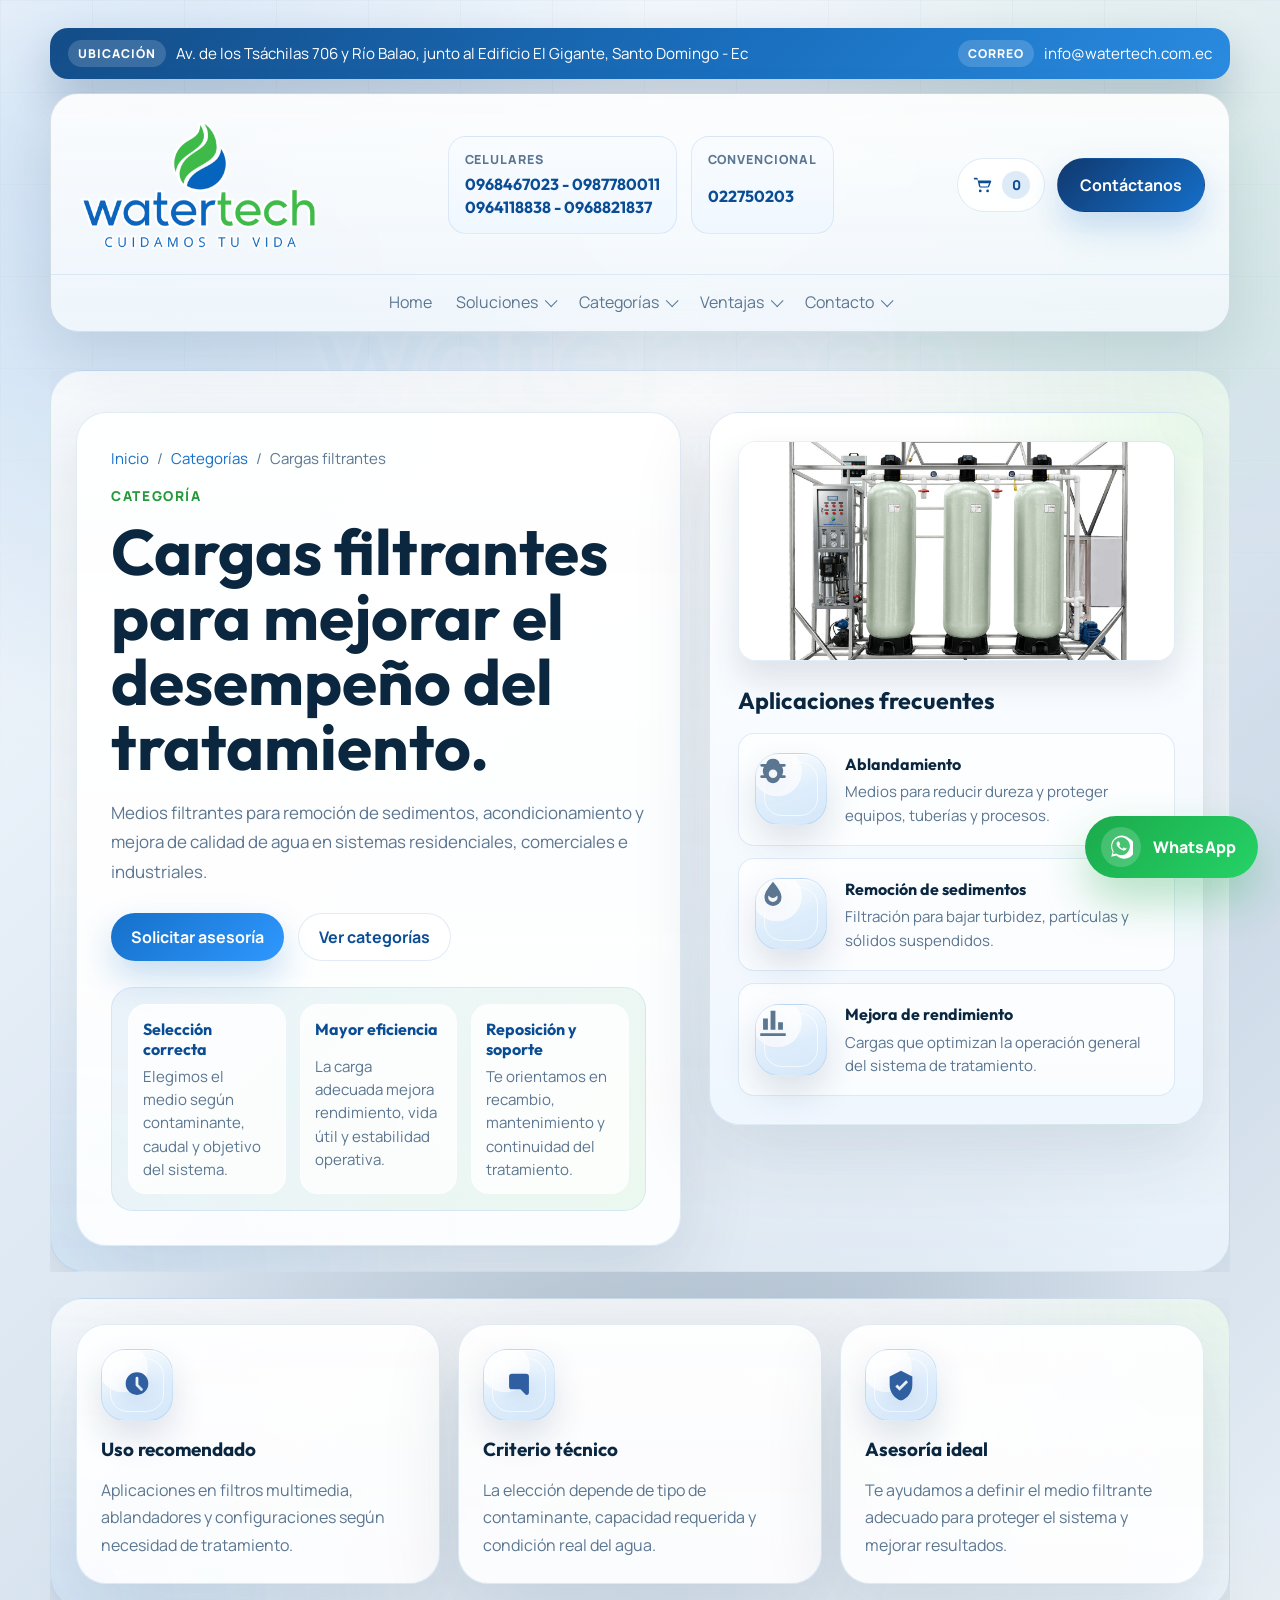
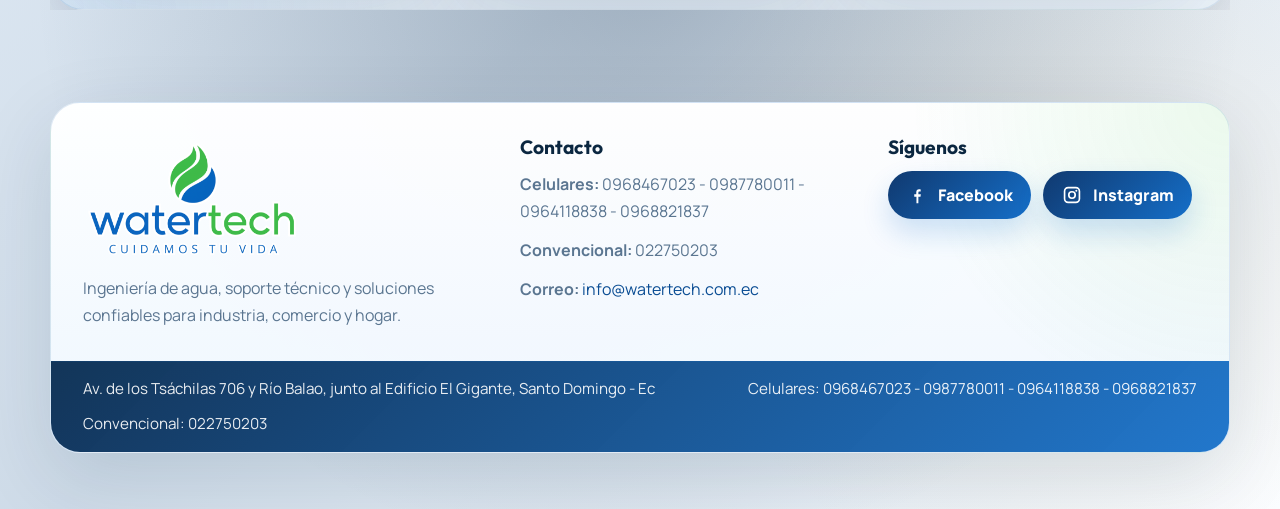
==== cargas-filtrantes.html @ c8b6d1a8 "Primera versión del sitio" ====
<!DOCTYPE html>
<html lang="es">
  <head><meta charset="UTF-8" /><meta name="viewport" content="width=device-width, initial-scale=1.0" /><title>Cargas Filtrantes | Water Tech</title><link rel="preconnect" href="https://fonts.googleapis.com" /><link rel="preconnect" href="https://fonts.gstatic.com" crossorigin /><link href="https://fonts.googleapis.com/css2?family=Manrope:wght@400;500;700;800&family=Outfit:wght@600;700;800&display=swap" rel="stylesheet" /><link rel="stylesheet" href="styles.css" /></head>
  <body class="inner-page"><div class="site-shell"><header class="topbar"><a class="brand" href="index.html" aria-label="Water Tech inicio"><img src="logo-watertech.png" alt="Water Tech" class="brand-logo" /></a><nav class="nav"><div class="nav-item"><a href="soluciones.html">Soluciones</a><div class="dropdown-menu"><a href="industrial.html">Industrial</a><a href="comercial.html">Comercial</a><a href="residencial.html">Residencial</a></div></div><div class="nav-item"><a href="categorias.html">Categorías</a><div class="dropdown-menu dropdown-menu-wide"><a href="equipos-industriales.html">Equipos industriales</a>
              <a href="equipos-comerciales.html">Equipos comerciales</a>
              <a href="repuestos-soporte.html">Repuestos y soporte</a>
              <a href="membranas-ro-uf.html">Membranas RO y UF</a>
              <a href="uv-ozono.html">UV y ozono</a>
              <a href="cargas-filtrantes.html">Cargas filtrantes</a></div></div><div class="nav-item"><a href="ventajas.html">Ventajas</a><div class="dropdown-menu"><a href="ventajas.html">Por qué elegirnos</a><a href="contacto.html">Solicitar asesoría</a></div></div><div class="nav-item"><a href="contacto.html">Contacto</a><div class="dropdown-menu"><a href="contacto.html">Sucursales</a><a href="mailto:info@watertech.com.ec">Correo</a><a href="tel:+593968467023">Llamar ahora</a></div></div></nav><a class="button button-ghost" href="contacto.html">Cotizar</a></header><main class="page-main"><section class="page-hero"><div class="page-panel"><div class="breadcrumbs"><a href="index.html">Inicio</a><span>/</span><a href="categorias.html">Categorías</a><span>/</span><span>Cargas filtrantes</span></div><p class="eyebrow">Categoría</p><h1 class="page-title">Cargas filtrantes para mejorar el desempeño del tratamiento.</h1><p class="page-intro">Medios filtrantes para remoción de sedimentos, acondicionamiento y mejora de calidad de agua en sistemas residenciales, comerciales e industriales.</p><div class="page-actions"><a class="button button-primary" href="contacto.html">Solicitar asesoría</a><a class="button button-secondary" href="categorias.html">Ver categorías</a></div><div class="page-panel-band"><article><strong>Selección correcta</strong><span>Elegimos el medio según contaminante, caudal y objetivo del sistema.</span></article><article><strong>Mayor eficiencia</strong><span>La carga adecuada mejora rendimiento, vida útil y estabilidad operativa.</span></article><article><strong>Reposición y soporte</strong><span>Te orientamos en recambio, mantenimiento y continuidad del tratamiento.</span></article></div></div><aside class="page-side-card"><img src="assets/categories/category-cargas.jpg" alt="Cargas filtrantes Water Tech en tanques de tratamiento" class="side-visual" /><h2 class="side-title">Aplicaciones frecuentes</h2><ul class="side-list side-list-rich"><li><span class="side-list-icon" aria-hidden="true"><svg viewBox="0 0 24 24" role="presentation" focusable="false"><path d="M20 7h-3.2a5 5 0 0 0-9.6 0H4a1 1 0 0 0 0 2h1.6a6.5 6.5 0 0 0 0 6H4a1 1 0 0 0 0 2h3.2a5 5 0 0 0 9.6 0H20a1 1 0 0 0 0-2h-1.6a6.5 6.5 0 0 0 0-6H20a1 1 0 0 0 0-2Zm-8 10a3 3 0 1 1 0-6 3 3 0 0 1 0 6Z"/></svg></span><div><strong>Ablandamiento</strong><span>Medios para reducir dureza y proteger equipos, tuberías y procesos.</span></div></li><li><span class="side-list-icon" aria-hidden="true"><svg viewBox="0 0 24 24" role="presentation" focusable="false"><path d="M12 2c3.1 4 6 7.3 6 11a6 6 0 1 1-12 0c0-3.7 2.9-7 6-11Zm0 14.2a3.2 3.2 0 0 0 3.2-3.2c0-.5-.1-.9-.3-1.3-.7 1-1.8 1.7-3 1.7-1.2 0-2.3-.7-3-1.7-.2.4-.3.8-.3 1.3a3.2 3.2 0 0 0 3.2 3.2Z"/></svg></span><div><strong>Remoción de sedimentos</strong><span>Filtración para bajar turbidez, partículas y sólidos suspendidos.</span></div></li><li><span class="side-list-icon" aria-hidden="true"><svg viewBox="0 0 24 24" role="presentation" focusable="false"><path d="M3 20h18v1.8H3V20Zm2-2.6h3.4V9.5H5v7.9Zm5.3 0h3.4V4h-3.4v13.4Zm5.3 0H19v-5.2h-3.4v5.2Z"/></svg></span><div><strong>Mejora de rendimiento</strong><span>Cargas que optimizan la operación general del sistema de tratamiento.</span></div></li></ul></aside></section><section class="content-grid"><article class="info-card info-card-feature"><span class="info-card-icon" aria-hidden="true"><svg viewBox="0 0 24 24" role="presentation" focusable="false"><path d="M12 3a8 8 0 1 1 0 16 8 8 0 0 1 0-16Zm0 3.2a1 1 0 0 0-1 1V12c0 .3.1.5.3.7l3 3a1 1 0 1 0 1.4-1.4L13 11.6V7.2a1 1 0 0 0-1-1Z"/></svg></span><h3>Uso recomendado</h3><p>Aplicaciones en filtros multimedia, ablandadores y configuraciones según necesidad de tratamiento.</p></article><article class="info-card info-card-feature"><span class="info-card-icon" aria-hidden="true"><svg viewBox="0 0 24 24" role="presentation" focusable="false"><path d="M5 6a2 2 0 0 1 2-2h10a2 2 0 0 1 2 2v11.5a1.5 1.5 0 0 1-2.6 1L13 15h-6a2 2 0 0 1-2-2V6Z"/></svg></span><h3>Criterio técnico</h3><p>La elección depende de tipo de contaminante, capacidad requerida y condición real del agua.</p></article><article class="info-card info-card-feature"><span class="info-card-icon" aria-hidden="true"><svg viewBox="0 0 24 24" role="presentation" focusable="false"><path d="M12 2 4 6v6c0 5 3.4 9.7 8 11 4.6-1.3 8-6 8-11V6l-8-4Zm-1 14-3-3 1.4-1.4 1.6 1.6 4.6-4.6L17 10l-6 6Z"/></svg></span><h3>Asesoría ideal</h3><p>Te ayudamos a definir el medio filtrante adecuado para proteger el sistema y mejorar resultados.</p></article></section></main></div><script src="site.js"></script></body>
</html>
---- styles.css ----
:root {
  --bg: #f4f9fe;
  --bg-soft: #e9f3fd;
  --panel: rgba(255, 255, 255, 0.78);
  --panel-strong: #ffffff;
  --text: #0b2740;
  --muted: #5b7691;
  --line: rgba(18, 92, 168, 0.12);
  --blue: #1570c9;
  --blue-deep: #0b4d94;
  --green: #39c449;
  --green-deep: #25983a;
  --navy: #08233f;
  --gold: #d5a44b;
  --shadow: 0 24px 80px rgba(11, 39, 64, 0.12);
  --radius-xl: 30px;
  --radius-lg: 22px;
  --radius-md: 16px;
  --max-width: 1180px;
}

* {
  box-sizing: border-box;
}

html {
  scroll-behavior: smooth;
}

body {
  margin: 0;
  font-family: "Manrope", sans-serif;
  color: var(--text);
  background:
    radial-gradient(circle at 10% 8%, rgba(24, 111, 200, 0.24), transparent 24%),
    radial-gradient(circle at 88% 10%, rgba(57, 196, 73, 0.12), transparent 16%),
    radial-gradient(circle at 50% 74%, rgba(8, 35, 63, 0.24), transparent 36%),
    radial-gradient(circle at 82% 86%, rgba(213, 164, 75, 0.1), transparent 18%),
    linear-gradient(135deg, #f9fcff 0%, #edf4fb 16%, #dbe6f1 44%, #cedbe8 64%, #e5edf5 84%, #fbfdff 100%);
}

body::before {
  content: "";
  position: fixed;
  inset: 0;
  background:
    linear-gradient(rgba(10, 45, 82, 0.04) 1px, transparent 1px),
    linear-gradient(90deg, rgba(10, 45, 82, 0.04) 1px, transparent 1px),
    linear-gradient(180deg, rgba(255, 255, 255, 0.42), rgba(255, 255, 255, 0.04));
  background-size: 92px 92px, 92px 92px, 100% 100%;
  mask-image: linear-gradient(180deg, rgba(0, 0, 0, 0.7), transparent 92%);
  pointer-events: none;
}

body::after {
  content: "";
  position: fixed;
  inset: 0;
  background:
    linear-gradient(115deg, rgba(255, 255, 255, 0.28) 0%, transparent 26%, transparent 74%, rgba(255, 255, 255, 0.16) 100%),
    radial-gradient(circle at 52% 24%, rgba(255, 255, 255, 0.38), transparent 16%),
    radial-gradient(circle at 20% 78%, rgba(13, 58, 104, 0.18), transparent 26%),
    url("assets/logos/logo-watertech-official.png") center 18% / min(760px, 54vw) auto no-repeat;
  opacity: 0.11;
  mix-blend-mode: soft-light;
  filter: saturate(0.94) blur(0.3px);
  pointer-events: none;
}

.site-shell {
  width: min(calc(100% - 32px), var(--max-width));
  margin: 0 auto;
  padding: 28px 0 56px;
}

.utility-bar,
.topbar,
.hero,
.trust-strip,
.section,
.contact-banner,
.site-footer {
  position: relative;
  z-index: 1;
}

.utility-bar {
  margin-bottom: 14px;
  border-radius: 18px;
  background: linear-gradient(135deg, #144d88, #1a6fbe 58%, #2a8be0 100%);
  box-shadow: 0 20px 44px rgba(10, 45, 82, 0.22);
  color: #ffffff;
}

.utility-bar-inner {
  display: flex;
  align-items: center;
  justify-content: space-between;
  gap: 16px;
  padding: 12px 18px;
}

.utility-item {
  display: inline-flex;
  align-items: center;
  gap: 10px;
  min-width: 0;
  color: inherit;
  font-size: 0.95rem;
}

.utility-link {
  text-decoration: none;
}

.utility-label {
  display: inline-flex;
  align-items: center;
  padding: 5px 10px;
  border-radius: 999px;
  background: rgba(255, 255, 255, 0.16);
  font-size: 0.76rem;
  font-weight: 800;
  letter-spacing: 0.08em;
  text-transform: uppercase;
}

.topbar {
  display: grid;
  gap: 0;
  padding: 0;
  border: 1px solid rgba(10, 45, 82, 0.14);
  border-radius: 28px;
  background:
    linear-gradient(180deg, rgba(255, 255, 255, 0.9), rgba(241, 247, 252, 0.88));
  backdrop-filter: blur(20px);
  box-shadow: 0 22px 56px rgba(8, 35, 63, 0.1);
  overflow: visible;
  z-index: 80;
}

.topbar-main {
  display: grid;
  grid-template-columns: auto 1fr auto;
  align-items: center;
  gap: 24px;
  padding: 18px 24px 16px;
}

.topbar-nav {
  display: flex;
  justify-content: center;
  padding: 16px 24px 18px;
  border-top: 1px solid rgba(18, 92, 168, 0.1);
}

.brand {
  display: inline-flex;
  align-items: center;
  color: inherit;
  text-decoration: none;
}

.brand-logo {
  width: min(250px, 34vw);
  height: auto;
  display: block;
}

.header-phone-row {
  display: flex;
  align-items: stretch;
  justify-content: center;
  gap: 14px;
  min-width: 0;
}

.header-phone-card {
  display: grid;
  gap: 6px;
  min-width: 0;
  padding: 14px 16px;
  border: 1px solid rgba(18, 92, 168, 0.1);
  border-radius: 18px;
  background: linear-gradient(180deg, rgba(249, 252, 255, 0.98), rgba(239, 247, 255, 0.98));
}

.header-phone-label {
  color: var(--muted);
  font-size: 0.78rem;
  font-weight: 800;
  letter-spacing: 0.08em;
  text-transform: uppercase;
}

.header-phone-card strong {
  color: var(--blue-deep);
  font-family: "Outfit", sans-serif;
  font-size: 1rem;
  line-height: 1.35;
}

.header-phone-lines {
  display: grid;
  gap: 2px;
}

.topbar-main-actions {
  display: inline-flex;
  align-items: center;
  gap: 12px;
}

.nav {
  display: inline-flex;
  align-items: center;
  justify-content: center;
  flex-wrap: wrap;
  gap: 24px;
}

.nav-item {
  position: relative;
}

.nav > .nav-item > a,
.nav > a {
  color: var(--muted);
  text-decoration: none;
  transition: color 0.2s ease;
}

.nav > .nav-item > a {
  display: inline-flex;
  align-items: center;
  gap: 8px;
}

.nav > .nav-item > a::after {
  content: "";
  width: 8px;
  height: 8px;
  border-right: 1.5px solid currentColor;
  border-bottom: 1.5px solid currentColor;
  transform: rotate(45deg) translateY(-1px);
  transition: transform 0.2s ease;
}

.nav a:hover,
.nav a:focus-visible {
  color: var(--text);
}

.nav-item:hover > a::after,
.nav-item:focus-within > a::after {
  transform: rotate(225deg) translateY(-1px);
}

.dropdown-menu {
  position: absolute;
  top: calc(100% + 10px);
  left: 0;
  min-width: 220px;
  display: grid;
  gap: 6px;
  padding: 12px;
  border: 1px solid rgba(21, 112, 201, 0.12);
  border-radius: 18px;
  background: rgba(255, 255, 255, 0.96);
  backdrop-filter: blur(20px);
  box-shadow: 0 24px 60px rgba(11, 39, 64, 0.14);
  opacity: 0;
  visibility: hidden;
  transform: translateY(8px);
  pointer-events: none;
  transition:
    opacity 0.22s ease,
    transform 0.22s ease,
    visibility 0.22s ease;
  z-index: 30;
}

.dropdown-menu::before {
  content: "";
  position: absolute;
  top: -7px;
  left: 24px;
  width: 14px;
  height: 14px;
  background: rgba(255, 255, 255, 0.96);
  border-left: 1px solid rgba(21, 112, 201, 0.12);
  border-top: 1px solid rgba(21, 112, 201, 0.12);
  transform: rotate(45deg);
}

.dropdown-menu a {
  display: block;
  padding: 11px 12px;
  border-radius: 12px;
  color: var(--blue-deep);
  text-decoration: none;
  line-height: 1.4;
  transition:
    background 0.2s ease,
    color 0.2s ease,
    transform 0.2s ease;
}

.dropdown-menu a:hover,
.dropdown-menu a:focus-visible {
  background: linear-gradient(135deg, rgba(21, 112, 201, 0.08), rgba(57, 196, 73, 0.08));
  color: var(--navy);
  transform: translateX(2px);
}

.nav-item.is-open .dropdown-menu,
.nav-item:hover .dropdown-menu,
.nav-item:focus-within .dropdown-menu {
  opacity: 1;
  visibility: visible;
  transform: translateY(0);
  pointer-events: auto;
}

.dropdown-menu-wide {
  min-width: 280px;
}

.button {
  display: inline-flex;
  align-items: center;
  justify-content: center;
  min-height: 48px;
  padding: 0 20px;
  border-radius: 999px;
  font-weight: 700;
  text-decoration: none;
  transition:
    transform 0.2s ease,
    background 0.2s ease,
    color 0.2s ease,
    border-color 0.2s ease;
}

.button:hover,
.button:focus-visible {
  transform: translateY(-1px);
}

.button-primary {
  background: linear-gradient(135deg, var(--blue), #2f98ff);
  color: #ffffff;
  box-shadow: 0 16px 35px rgba(21, 112, 201, 0.24);
}

.button-secondary,
.button-ghost {
  color: var(--blue-deep);
  border: 1px solid var(--line);
  background: rgba(255, 255, 255, 0.82);
}

.topbar .button-ghost {
  min-height: 54px;
  padding: 0 22px;
  background: linear-gradient(135deg, #10396f, #156fc9);
  border-color: transparent;
  color: #ffffff;
  box-shadow: 0 16px 34px rgba(21, 112, 201, 0.22);
}

.button-compact {
  min-height: 42px;
  padding: 0 16px;
  font-size: 0.95rem;
}

.cart-entry {
  display: inline-flex;
  align-items: center;
  gap: 8px;
  min-height: 54px;
  padding: 0 14px;
  border: 1px solid var(--line);
  border-radius: 999px;
  background: rgba(255, 255, 255, 0.82);
  color: var(--blue-deep);
  text-decoration: none;
  font-weight: 800;
}

.cart-entry-icon {
  display: inline-flex;
  align-items: center;
  justify-content: center;
  width: 22px;
  height: 22px;
}

.cart-entry-icon svg {
  width: 22px;
  height: 22px;
  fill: currentColor;
}

.cart-entry-badge {
  display: inline-flex;
  align-items: center;
  justify-content: center;
  min-width: 28px;
  height: 28px;
  padding: 0 8px;
  border-radius: 999px;
  background: linear-gradient(135deg, var(--blue), #2f98ff);
  color: #ffffff;
  font-size: 0.85rem;
}

.cart-entry-badge.is-empty {
  background: rgba(21, 112, 201, 0.14);
  color: var(--blue-deep);
}

.hero {
  display: grid;
  grid-template-columns: 1.2fr 0.8fr;
  gap: 34px;
  padding: 56px 42px;
  align-items: center;
  position: relative;
  overflow: hidden;
  border-radius: 36px;
  min-height: calc(100vh - 120px);
  isolation: isolate;
  box-shadow: 0 30px 90px rgba(11, 39, 64, 0.12);
}

.hero > * {
  position: relative;
  z-index: 1;
}

.hero-media {
  position: absolute;
  inset: 0;
  z-index: 0;
}

.hero-media-slide,
.hero-media-overlay {
  position: absolute;
  inset: 0;
}

.hero-media-slide {
  background-position: center;
  background-repeat: no-repeat;
  background-size: cover;
  opacity: 0;
  transform: scale(1.06);
  animation: heroSlideShow 18s linear infinite;
}

.hero-media-slide-1 {
  background-image: url("assets/home/home-hero-general.png");
  animation-delay: 0s;
}

.hero-media-slide-2 {
  background-image: url("assets/categories/category-uv.png");
  animation-delay: 6s;
}

.hero-media-slide-3 {
  background-image: url("assets/solutions/solution-industrial.png");
  animation-delay: 12s;
}

.hero-media-overlay {
  background:
    linear-gradient(90deg, rgba(244, 249, 254, 0.94) 0%, rgba(244, 249, 254, 0.86) 42%, rgba(244, 249, 254, 0.54) 100%),
    linear-gradient(180deg, rgba(11, 39, 64, 0.04), rgba(11, 39, 64, 0.18));
}

.eyebrow {
  margin: 0 0 14px;
  color: var(--green-deep);
  font-size: 0.85rem;
  font-weight: 800;
  letter-spacing: 0.12em;
  text-transform: uppercase;
}

.hero h1,
.section-heading h2,
.contact-banner h2 {
  margin: 0;
  font-family: "Outfit", sans-serif;
  line-height: 1.02;
}

.hero h1 {
  max-width: 11ch;
  font-size: clamp(3.4rem, 8vw, 6.2rem);
}

.hero-text,
.advantage-copy p,
.contact-banner p,
.solution-card p,
.category-card p {
  color: var(--muted);
  font-size: 1.06rem;
  line-height: 1.75;
}

.hero-text {
  max-width: 52ch;
  margin: 18px 0 0;
  font-size: 1.08rem;
}

.hero-actions {
  display: flex;
  flex-wrap: wrap;
  gap: 14px;
  margin-top: 28px;
}

.hero-metrics {
  display: flex;
  flex-wrap: wrap;
  gap: 14px;
  list-style: none;
  padding: 0;
  margin: 30px 0 0;
}

.hero-metrics li {
  display: grid;
  grid-template-columns: 54px minmax(0, 1fr);
  align-items: center;
  gap: 14px;
  flex: 1 1 210px;
  min-width: 0;
  padding: 18px 18px;
  border: 1px solid var(--line);
  border-radius: var(--radius-md);
  background: rgba(255, 255, 255, 0.28);
  backdrop-filter: blur(8px);
}

.hero-metric-icon,
.hero-grid-icon,
.signal-tag-icon {
  display: inline-flex;
  align-items: center;
  justify-content: center;
  color: var(--blue-deep);
}

.hero-metric-icon {
  width: 54px;
  height: 54px;
  border-radius: 18px;
  background:
    linear-gradient(145deg, rgba(255, 255, 255, 0.96), rgba(226, 239, 251, 0.88));
  border: 1px solid rgba(21, 112, 201, 0.12);
  box-shadow: 0 14px 30px rgba(16, 44, 73, 0.12);
}

.hero-metric-icon svg,
.hero-grid-icon svg,
.signal-tag-icon svg {
  width: 24px;
  height: 24px;
  fill: currentColor;
}

.hero-metrics strong {
  display: block;
  margin-bottom: 6px;
  font-size: 1.05rem;
  font-family: "Outfit", sans-serif;
}

.hero-metrics span {
  color: var(--muted);
  line-height: 1.55;
}

.hero-card {
  padding: 22px;
  border: 1px solid rgba(21, 112, 201, 0.14);
  border-radius: var(--radius-xl);
  background:
    radial-gradient(circle at top right, rgba(57, 196, 73, 0.14), transparent 25%),
    linear-gradient(180deg, rgba(255, 255, 255, 0.98), rgba(242, 248, 255, 0.96));
  box-shadow: var(--shadow);
}

.hero-card-logo-wrap {
  display: flex;
  justify-content: flex-end;
  margin-bottom: 10px;
}

.hero-card-logo {
  width: min(260px, 58%);
  height: auto;
  opacity: 0.94;
}

.hero-card-visual {
  margin: 6px 0 18px;
  border-radius: 22px;
  overflow: hidden;
  border: 1px solid rgba(21, 112, 201, 0.12);
  box-shadow: 0 20px 42px rgba(11, 39, 64, 0.12);
}

.hero-card-visual img {
  display: block;
  width: 100%;
  height: 240px;
  object-fit: cover;
}

.hero-card-top {
  display: flex;
  align-items: center;
  gap: 10px;
  margin-bottom: 20px;
  color: var(--muted);
}

.status-dot {
  width: 11px;
  height: 11px;
  border-radius: 999px;
  background: var(--green);
  box-shadow: 0 0 18px rgba(57, 196, 73, 0.4);
}

.hero-grid {
  display: grid;
  grid-template-columns: repeat(2, minmax(0, 1fr));
  gap: 14px;
}

.hero-grid article,
.category-card,
.solution-card {
  border: 1px solid var(--line);
  border-radius: var(--radius-lg);
  background: rgba(255, 255, 255, 0.92);
}

.hero-grid article {
  min-height: 126px;
  padding: 16px;
  display: grid;
  grid-template-rows: auto 1fr;
  align-content: start;
  gap: 14px;
}

.hero-grid-label {
  display: inline-flex;
  align-items: center;
  gap: 10px;
  color: var(--green-deep);
  font-size: 0.84rem;
  font-weight: 700;
  text-transform: uppercase;
  letter-spacing: 0.08em;
}

.hero-grid-icon {
  width: 34px;
  height: 34px;
  border-radius: 12px;
  background: rgba(57, 196, 73, 0.12);
  color: var(--green-deep);
  flex-shrink: 0;
}

.hero-grid strong {
  display: block;
  max-width: none;
  font-size: 1rem;
  line-height: 1.28;
}

.signal-panel {
  margin-top: 16px;
  padding: 18px;
  border-radius: var(--radius-lg);
  background: linear-gradient(135deg, rgba(21, 112, 201, 0.07), rgba(57, 196, 73, 0.08));
}

.signal-panel p {
  margin: 0 0 12px;
  color: var(--muted);
}

.signal-tags {
  display: grid;
  grid-template-columns: repeat(2, minmax(0, 1fr));
  gap: 10px;
}

.signal-tags span {
  display: flex;
  align-items: center;
  justify-content: flex-start;
  gap: 10px;
  min-height: 52px;
  padding: 10px 14px;
  border-radius: 18px;
  background: rgba(255, 255, 255, 0.78);
  font-size: 0.9rem;
  text-align: left;
  line-height: 1.35;
}

.signal-tag-icon {
  width: 34px;
  height: 34px;
  border-radius: 12px;
  background: rgba(21, 112, 201, 0.09);
  flex-shrink: 0;
}

.trust-strip {
  display: grid;
  grid-template-columns: repeat(3, minmax(0, 1fr));
  gap: 16px;
  margin-top: 12px;
}

.trust-strip p {
  margin: 0;
  min-height: 152px;
  padding: 22px 22px;
  border-left: 3px solid var(--green);
  background: rgba(255, 255, 255, 0.7);
  border-radius: 0 var(--radius-md) var(--radius-md) 0;
  color: var(--muted);
  line-height: 1.6;
  display: flex;
  align-items: flex-start;
}

.section {
  position: relative;
  isolation: isolate;
  overflow: hidden;
  padding: 92px 0 0;
}

.section:not(.section-contrast)::before,
.hero::before,
.trust-strip::before,
.contact-banner::before,
.page-main > section::before {
  content: "";
  position: absolute;
  inset: 0;
  border-radius: 34px;
  background:
    radial-gradient(circle at top right, rgba(57, 196, 73, 0.08), transparent 24%),
    radial-gradient(circle at bottom left, rgba(21, 112, 201, 0.1), transparent 28%),
    linear-gradient(180deg, rgba(255, 255, 255, 0.8), rgba(238, 246, 254, 0.72));
  border: 1px solid rgba(18, 92, 168, 0.1);
  box-shadow: 0 24px 60px rgba(11, 39, 64, 0.08);
  z-index: -1;
}

.hero,
.trust-strip,
.contact-banner,
.page-main > section {
  position: relative;
  isolation: isolate;
  overflow: hidden;
}

.section-contrast {
  padding: 34px;
  margin-top: 92px;
  border-radius: 34px;
  background: linear-gradient(180deg, rgba(255, 255, 255, 0.98), rgba(238, 246, 254, 0.98));
  border: 1px solid var(--line);
}

.section-heading {
  display: grid;
  gap: 10px;
  margin-bottom: 28px;
}

.section-heading h2 {
  max-width: 12ch;
  font-size: clamp(2rem, 4vw, 3.5rem);
}

.shop-grid {
  display: grid;
  grid-template-columns: repeat(4, minmax(0, 1fr));
  gap: 18px;
}

.product-card {
  display: grid;
  border: 1px solid var(--line);
  border-radius: var(--radius-lg);
  overflow: hidden;
  background: rgba(255, 255, 255, 0.88);
  box-shadow: var(--shadow);
}

.product-media {
  min-height: 220px;
  background: linear-gradient(180deg, rgba(255, 255, 255, 0.92), rgba(232, 242, 252, 0.92));
}

.product-media img {
  display: block;
  width: 100%;
  height: 220px;
  object-fit: cover;
}

.product-body {
  display: grid;
  gap: 10px;
  padding: 22px;
}

.product-body h3 {
  margin: 0;
  font-family: "Outfit", sans-serif;
  font-size: 1.2rem;
}

.product-body p {
  margin: 0;
  color: var(--muted);
  line-height: 1.7;
}

.product-category {
  color: var(--green-deep) !important;
  font-size: 0.88rem;
  font-weight: 800;
  letter-spacing: 0.08em;
  text-transform: uppercase;
}

.product-footer {
  display: flex;
  align-items: center;
  justify-content: space-between;
  gap: 12px;
  margin-top: 8px;
}

.product-footer strong {
  font-size: 1.15rem;
  font-family: "Outfit", sans-serif;
}

.solution-cards,
.category-grid {
  display: grid;
  gap: 18px;
}

.solution-cards {
  grid-template-columns: repeat(3, minmax(0, 1fr));
}

.category-grid {
  grid-template-columns: repeat(3, minmax(0, 1fr));
}

.solution-card,
.category-card {
  display: flex;
  flex-direction: column;
  overflow: hidden;
  padding: 0 0 24px;
}

.card-link {
  display: block;
  color: inherit;
  text-decoration: none;
  transition:
    transform 0.22s ease,
    box-shadow 0.22s ease,
    border-color 0.22s ease;
}

.card-link:hover,
.card-link:focus-visible {
  transform: translateY(-4px);
  border-color: rgba(21, 112, 201, 0.22);
  box-shadow: 0 20px 40px rgba(21, 112, 201, 0.1);
}

.card-cta {
  display: inline-flex;
  margin-top: 18px;
  color: var(--blue);
  font-weight: 800;
}

.solution-card-media,
.category-card-media {
  position: relative;
  overflow: hidden;
  background: linear-gradient(180deg, rgba(228, 240, 251, 0.92), rgba(255, 255, 255, 0.92));
}

.solution-card-media::after,
.category-card-media::after {
  content: "";
  position: absolute;
  inset: 0;
  background: linear-gradient(180deg, rgba(8, 35, 63, 0.02), rgba(8, 35, 63, 0.18));
}

.solution-card-media img,
.category-card-media img {
  display: block;
  width: 100%;
  height: 216px;
  object-fit: cover;
  transition: transform 0.28s ease;
}

.card-link:hover .solution-card-media img,
.card-link:hover .category-card-media img,
.card-link:focus-visible .solution-card-media img,
.card-link:focus-visible .category-card-media img {
  transform: scale(1.04);
}

.solution-card > .card-index,
.solution-card > h3,
.solution-card > p,
.solution-card > .card-cta,
.category-card > h3,
.category-card > p,
.category-card > .card-cta {
  width: 100%;
  margin-left: 0;
  margin-right: 0;
  padding-left: 36px;
  padding-right: 36px;
}

.solution-card > .card-index {
  margin-top: 24px;
}

.category-card > h3 {
  margin-top: 24px;
}

.solution-card h3,
.category-card h3 {
  margin-bottom: 10px;
  font-family: "Outfit", sans-serif;
  font-size: 1.32rem;
  line-height: 1.14;
}

.solution-card p,
.category-card p {
  margin: 0;
  flex: 1 1 auto;
  line-height: 1.55;
}

.solution-card > .card-cta,
.category-card > .card-cta {
  margin-top: auto;
  padding-top: 20px;
}

.card-index {
  color: var(--blue);
  font-weight: 800;
  letter-spacing: 0.08em;
}

.advantage-layout {
  display: grid;
  grid-template-columns: 1fr 1fr;
  gap: 28px;
  align-items: start;
}

.section-actions {
  margin-top: 24px;
}

.advantage-copy {
  align-self: start;
  max-width: 820px;
  padding: 30px;
  border-radius: var(--radius-lg);
  background: rgba(255, 255, 255, 0.82);
  border: 1px solid var(--line);
  display: flex;
  align-items: center;
}

.advantage-copy p {
  margin: 0;
  font-size: 1.1rem;
  line-height: 1.7;
}

.advantage-list {
  display: grid;
  gap: 14px;
  margin: 0;
  padding: 0;
  list-style: none;
}

.advantage-list li {
  display: grid;
  grid-template-columns: 72px 1fr;
  gap: 16px;
  align-items: center;
  padding: 18px 20px;
  border-radius: var(--radius-lg);
  border: 1px solid var(--line);
  background: rgba(255, 255, 255, 0.82);
  line-height: 1.6;
}

.advantage-list img {
  width: 72px;
  height: 72px;
  object-fit: contain;
  border-radius: 18px;
  background: linear-gradient(180deg, rgba(239, 246, 255, 0.96), rgba(255, 255, 255, 0.96));
  box-shadow: 0 14px 28px rgba(11, 39, 64, 0.08);
}

.advantage-list strong {
  display: block;
  margin-bottom: 4px;
  font-family: "Outfit", sans-serif;
  font-size: 1.06rem;
}

.advantage-list span {
  color: var(--muted);
}

.contact-banner {
  display: flex;
  align-items: center;
  justify-content: space-between;
  gap: 28px;
  margin-top: 92px;
  padding: 32px;
  border-radius: 28px;
  background:
    radial-gradient(circle at top right, rgba(57, 196, 73, 0.14), transparent 30%),
    linear-gradient(135deg, rgba(11, 39, 64, 0.98), rgba(21, 112, 201, 0.94));
  border: 1px solid rgba(21, 112, 201, 0.18);
}

.contact-banner h2 {
  font-size: clamp(2rem, 3.5vw, 3rem);
  max-width: 12ch;
  color: #ffffff;
}

.contact-banner p {
  max-width: 54ch;
  margin: 14px 0 0;
  color: rgba(255, 255, 255, 0.78);
}

.contact-actions {
  display: flex;
  flex-wrap: wrap;
  gap: 14px;
}

.site-footer {
  margin-top: 92px;
  border: 1px solid rgba(18, 92, 168, 0.12);
  border-radius: 30px;
  overflow: hidden;
  background:
    radial-gradient(circle at top right, rgba(57, 196, 73, 0.1), transparent 26%),
    linear-gradient(180deg, rgba(255, 255, 255, 0.98), rgba(238, 246, 254, 0.98));
  box-shadow: var(--shadow);
}

.footer-main {
  display: grid;
  grid-template-columns: 1.2fr 1fr 0.9fr;
  gap: 24px;
  padding: 32px;
}

.footer-brand-block,
.footer-contact-block,
.footer-social-block {
  display: grid;
  align-content: start;
  gap: 12px;
}

.footer-logo {
  width: min(220px, 100%);
  height: auto;
}

.footer-main h3 {
  margin: 0;
  font-family: "Outfit", sans-serif;
  font-size: 1.2rem;
}

.footer-main p {
  margin: 0;
  color: var(--muted);
  line-height: 1.7;
}

.footer-main a {
  color: var(--blue-deep);
  text-decoration: none;
}

.footer-social-links {
  display: flex;
  flex-wrap: wrap;
  gap: 12px;
}

.footer-social-button {
  display: inline-flex;
  align-items: center;
  justify-content: center;
  gap: 10px;
  min-height: 48px;
  padding: 0 18px;
  border-radius: 999px;
  background: linear-gradient(135deg, #10396f, #156fc9);
  color: #ffffff !important;
  font-weight: 800;
  box-shadow: 0 14px 28px rgba(21, 112, 201, 0.2);
}

.footer-social-icon {
  display: inline-flex;
  align-items: center;
  justify-content: center;
  width: 22px;
  height: 22px;
}

.footer-social-icon svg {
  width: 22px;
  height: 22px;
  fill: currentColor;
}

.footer-bottom-bar {
  display: flex;
  flex-wrap: wrap;
  align-items: center;
  justify-content: space-between;
  gap: 14px 24px;
  padding: 16px 32px 18px;
  border-top: 1px solid rgba(18, 92, 168, 0.1);
  background: linear-gradient(135deg, rgba(10, 45, 82, 0.96), rgba(21, 112, 201, 0.94));
  color: rgba(255, 255, 255, 0.9);
  font-size: 0.95rem;
}

.form-layout {
  display: grid;
  grid-template-columns: 1.2fr 0.8fr;
  gap: 24px;
}

.form-card {
  padding: 28px;
  border: 1px solid var(--line);
  border-radius: var(--radius-xl);
  background: rgba(255, 255, 255, 0.9);
  box-shadow: var(--shadow);
}

.contact-form {
  display: grid;
  gap: 18px;
}

.form-grid {
  display: grid;
  grid-template-columns: repeat(2, minmax(0, 1fr));
  gap: 16px;
}

.form-field {
  display: grid;
  gap: 8px;
}

.form-field span {
  font-weight: 700;
  color: var(--blue-deep);
}

.form-field input,
.form-field select,
.form-field textarea {
  width: 100%;
  padding: 14px 16px;
  border: 1px solid rgba(18, 92, 168, 0.16);
  border-radius: 16px;
  background: rgba(255, 255, 255, 0.94);
  color: var(--text);
  font: inherit;
  outline: none;
  transition:
    border-color 0.2s ease,
    box-shadow 0.2s ease,
    background 0.2s ease;
}

.form-field input:focus,
.form-field select:focus,
.form-field textarea:focus {
  border-color: rgba(21, 112, 201, 0.45);
  box-shadow: 0 0 0 4px rgba(21, 112, 201, 0.08);
  background: #ffffff;
}

.form-field textarea {
  resize: vertical;
  min-height: 150px;
}

.form-field-full {
  grid-column: 1 / -1;
}

.form-actions {
  display: grid;
  gap: 12px;
  align-items: start;
}

.form-helper {
  margin: 0;
  color: var(--muted);
  line-height: 1.7;
}

.form-status {
  min-height: 24px;
  margin: 0;
  font-weight: 700;
}

.form-status.is-success {
  color: var(--green-deep);
}

.form-status.is-error {
  color: #b64545;
}

.modal-open {
  overflow: hidden;
}

.whatsapp-float {
  position: fixed;
  right: 22px;
  bottom: 22px;
  z-index: 95;
  display: inline-flex;
  align-items: center;
  gap: 12px;
  min-height: 62px;
  padding: 0 22px 0 16px;
  border: 0;
  border-radius: 999px;
  background: linear-gradient(135deg, #1ba94c, #25d366);
  color: #ffffff;
  box-shadow: 0 22px 45px rgba(28, 169, 76, 0.32);
  cursor: pointer;
  font: inherit;
  font-weight: 800;
  transition:
    transform 0.2s ease,
    box-shadow 0.2s ease;
}

.whatsapp-float:hover,
.whatsapp-float:focus-visible {
  transform: translateY(-2px);
  box-shadow: 0 26px 55px rgba(28, 169, 76, 0.42);
}

.whatsapp-float-icon {
  display: inline-flex;
  align-items: center;
  justify-content: center;
  width: 40px;
  height: 40px;
  border-radius: 999px;
  background: rgba(255, 255, 255, 0.18);
}

.whatsapp-float-icon svg {
  width: 24px;
  height: 24px;
  fill: currentColor;
}

.whatsapp-float-text {
  letter-spacing: 0.01em;
}

.whatsapp-modal {
  position: fixed;
  inset: 0;
  z-index: 120;
  display: grid;
  place-items: center;
  padding: 22px;
  opacity: 0;
  visibility: hidden;
  pointer-events: none;
  transition:
    opacity 0.24s ease,
    visibility 0.24s ease;
}

.whatsapp-modal.is-visible {
  opacity: 1;
  visibility: visible;
  pointer-events: auto;
}

.whatsapp-backdrop {
  position: absolute;
  inset: 0;
  background: rgba(8, 35, 63, 0.5);
  backdrop-filter: blur(10px);
}

.whatsapp-dialog {
  position: relative;
  z-index: 1;
  width: min(760px, 100%);
  max-height: min(88vh, 920px);
  overflow: auto;
  padding: 30px;
  border: 1px solid rgba(21, 112, 201, 0.16);
  border-radius: 30px;
  background:
    radial-gradient(circle at top right, rgba(57, 196, 73, 0.12), transparent 26%),
    linear-gradient(180deg, rgba(255, 255, 255, 0.98), rgba(239, 247, 255, 0.98));
  box-shadow: 0 36px 90px rgba(8, 35, 63, 0.24);
}

.whatsapp-dialog-head {
  max-width: 58ch;
  margin-bottom: 22px;
}

.whatsapp-dialog-head h2 {
  margin: 8px 0 10px;
  font-family: "Outfit", sans-serif;
  font-size: clamp(2rem, 4vw, 3rem);
  line-height: 1.02;
}

.whatsapp-dialog-head p:last-child {
  margin: 0;
  color: var(--muted);
  line-height: 1.7;
}

.whatsapp-form {
  gap: 16px;
}

.whatsapp-close {
  position: absolute;
  top: 18px;
  right: 18px;
  width: 46px;
  height: 46px;
  border: 1px solid rgba(18, 92, 168, 0.16);
  border-radius: 999px;
  background: rgba(255, 255, 255, 0.84);
  color: var(--blue-deep);
  cursor: pointer;
  font-size: 1.8rem;
  line-height: 1;
}

.cart-hero {
  min-height: auto;
  padding: 42px 0 24px;
}

.cart-layout {
  display: grid;
  grid-template-columns: 1.2fr 0.8fr;
  gap: 24px;
  margin-top: 24px;
}

.cart-panel,
.cart-summary {
  border: 1px solid var(--line);
  border-radius: var(--radius-xl);
  background: rgba(255, 255, 255, 0.9);
  box-shadow: var(--shadow);
}

.cart-panel {
  padding: 24px;
}

.cart-summary {
  padding: 28px;
  align-self: start;
  position: sticky;
  top: 28px;
}

.cart-summary h2 {
  margin: 0 0 18px;
  font-family: "Outfit", sans-serif;
  font-size: 1.6rem;
}

.summary-row {
  display: flex;
  align-items: center;
  justify-content: space-between;
  gap: 16px;
  padding: 14px 0;
  border-bottom: 1px solid var(--line);
}

.summary-row strong {
  font-family: "Outfit", sans-serif;
}

.summary-note {
  margin: 18px 0 0;
  color: var(--muted);
  line-height: 1.7;
}

.summary-actions {
  display: grid;
  gap: 12px;
  margin-top: 20px;
}

.cart-items {
  display: grid;
  gap: 16px;
}

.cart-item {
  display: flex;
  align-items: center;
  justify-content: space-between;
  gap: 20px;
  padding: 20px;
  border: 1px solid var(--line);
  border-radius: var(--radius-lg);
  background: rgba(255, 255, 255, 0.84);
}

.cart-item h3 {
  margin: 4px 0 6px;
  font-family: "Outfit", sans-serif;
  font-size: 1.1rem;
}

.cart-item p {
  margin: 0;
  color: var(--muted);
  line-height: 1.6;
}

.cart-item-controls {
  display: grid;
  justify-items: end;
  gap: 10px;
  min-width: 180px;
}

.qty-control {
  display: inline-flex;
  align-items: center;
  gap: 12px;
  padding: 6px 10px;
  border: 1px solid var(--line);
  border-radius: 999px;
  background: #ffffff;
}

.qty-control button {
  width: 28px;
  height: 28px;
  border: 0;
  border-radius: 999px;
  background: rgba(21, 112, 201, 0.12);
  color: var(--blue-deep);
  font-size: 1rem;
  font-weight: 800;
  cursor: pointer;
}

.cart-remove {
  border: 0;
  background: transparent;
  color: #b64545;
  font-weight: 700;
  cursor: pointer;
}

.cart-empty {
  display: grid;
  gap: 14px;
  justify-items: start;
  padding: 40px 16px;
}

.cart-empty h2 {
  margin: 0;
  font-family: "Outfit", sans-serif;
}

.cart-empty p {
  margin: 0;
  color: var(--muted);
  line-height: 1.7;
}

.inner-page {
  min-height: 100vh;
}

.page-main {
  display: grid;
  gap: 26px;
  padding-top: 38px;
}

.page-hero {
  display: grid;
  grid-template-columns: 1.1fr 0.9fr;
  gap: 28px;
  align-items: start;
  padding: 42px 26px 26px;
}

.page-panel,
.page-side-card,
.info-card {
  border: 1px solid var(--line);
  border-radius: var(--radius-xl);
  background: rgba(255, 255, 255, 0.88);
  box-shadow: var(--shadow);
}

.page-panel {
  padding: 34px;
  align-self: start;
}

.page-panel-band {
  display: grid;
  grid-template-columns: repeat(3, minmax(0, 1fr));
  gap: 14px;
  margin-top: 26px;
  padding: 16px;
  border: 1px solid rgba(21, 112, 201, 0.1);
  border-radius: 22px;
  background:
    linear-gradient(135deg, rgba(21, 112, 201, 0.08), rgba(57, 196, 73, 0.08));
}

.page-panel-band article {
  display: grid;
  gap: 6px;
  padding: 14px 14px 12px;
  border-radius: 18px;
  background: rgba(255, 255, 255, 0.82);
  border: 1px solid rgba(255, 255, 255, 0.6);
}

.page-panel-band strong {
  font-family: "Outfit", sans-serif;
  font-size: 1rem;
  color: var(--blue-deep);
}

.page-panel-band span {
  color: var(--muted);
  line-height: 1.55;
  font-size: 0.94rem;
}

.breadcrumbs {
  display: inline-flex;
  gap: 8px;
  margin-bottom: 18px;
  color: var(--muted);
  font-size: 0.94rem;
}

.breadcrumbs a {
  color: var(--blue);
  text-decoration: none;
}

.page-title {
  margin: 0;
  font-family: "Outfit", sans-serif;
  font-size: clamp(2.4rem, 5vw, 4.3rem);
  line-height: 1.02;
}

.page-intro {
  max-width: 62ch;
  margin: 18px 0 0;
  color: var(--muted);
  font-size: 1.06rem;
  line-height: 1.75;
}

.page-actions {
  display: flex;
  flex-wrap: wrap;
  gap: 14px;
  margin-top: 26px;
}

.page-side-card {
  padding: 28px;
  background:
    radial-gradient(circle at top right, rgba(57, 196, 73, 0.12), transparent 30%),
    linear-gradient(180deg, rgba(255, 255, 255, 0.98), rgba(238, 246, 254, 0.98));
}

.side-visual {
  width: 100%;
  height: 220px;
  object-fit: cover;
  border-radius: calc(var(--radius-lg) - 4px);
  margin-bottom: 20px;
  border: 1px solid rgba(21, 112, 201, 0.1);
  box-shadow: 0 18px 34px rgba(14, 41, 72, 0.12);
}

.side-logo {
  width: min(240px, 75%);
  display: block;
  margin: 0 0 18px auto;
}

.side-title {
  margin: 0 0 10px;
  font-family: "Outfit", sans-serif;
  font-size: 1.45rem;
}

.side-list {
  display: grid;
  gap: 12px;
  margin: 18px 0 0;
  padding: 0;
  list-style: none;
}

.side-list li {
  padding: 16px 18px;
  border-radius: var(--radius-md);
  border: 1px solid var(--line);
  background: rgba(255, 255, 255, 0.72);
  line-height: 1.6;
}

.side-list-rich li {
  display: grid;
  grid-template-columns: 72px minmax(0, 1fr);
  gap: 18px;
  align-items: center;
  padding: 18px 18px 18px 16px;
}

.side-list-icon,
.info-card-icon {
  display: inline-flex;
  align-items: center;
  justify-content: center;
  width: 72px;
  height: 72px;
  border-radius: 24px;
  color: #2f5fa0;
  background:
    radial-gradient(circle at 30% 25%, rgba(255, 255, 255, 0.98), rgba(255, 255, 255, 0.72) 34%, transparent 35%),
    linear-gradient(160deg, rgba(255, 255, 255, 0.98), rgba(220, 236, 251, 0.92) 55%, rgba(207, 228, 248, 0.9));
  border: 1px solid rgba(21, 112, 201, 0.14);
  box-shadow:
    inset 0 1px 0 rgba(255, 255, 255, 0.92),
    0 16px 34px rgba(25, 59, 97, 0.14);
  flex-shrink: 0;
  position: relative;
  overflow: hidden;
}

.side-list-icon::after,
.info-card-icon::after {
  content: "";
  position: absolute;
  inset: 8px;
  border-radius: 18px;
  border: 1px solid rgba(255, 255, 255, 0.7);
  pointer-events: none;
}

.side-list-icon svg,
.info-card-icon svg {
  width: 34px;
  height: 34px;
  fill: currentColor;
  filter: drop-shadow(0 4px 10px rgba(47, 95, 160, 0.15));
  position: relative;
  z-index: 1;
}

.side-list-rich strong {
  display: block;
  margin-bottom: 3px;
  font-family: "Outfit", sans-serif;
  font-size: 1rem;
  color: var(--ink);
}

.side-list-rich span {
  display: block;
  color: var(--muted);
  font-size: 0.94rem;
  line-height: 1.55;
}

.content-grid {
  display: grid;
  grid-template-columns: repeat(3, minmax(0, 1fr));
  gap: 18px;
  margin-top: 0;
  padding: 26px;
}

.info-card {
  padding: 24px;
}

.info-card-feature {
  display: grid;
  align-content: start;
  gap: 16px;
  min-height: 100%;
}

.info-card h3 {
  margin: 0 0 10px;
  font-family: "Outfit", sans-serif;
  font-size: 1.18rem;
}

.info-card-feature h3 {
  margin: 0;
}

.info-card p {
  margin: 0;
  color: var(--muted);
  line-height: 1.7;
}

.cta-strip {
  display: flex;
  justify-content: space-between;
  align-items: center;
  gap: 20px;
  margin-top: 28px;
  padding: 24px 26px;
  border: 1px solid rgba(21, 112, 201, 0.14);
  border-radius: var(--radius-lg);
  background: linear-gradient(135deg, rgba(21, 112, 201, 0.06), rgba(57, 196, 73, 0.08));
}

.cta-strip p {
  margin: 0;
  color: var(--muted);
  line-height: 1.65;
}

@media (max-width: 980px) {
  .utility-bar-inner,
  .topbar,
  .hero,
  .advantage-layout,
  .contact-banner {
    grid-template-columns: 1fr;
    flex-direction: column;
    align-items: flex-start;
  }

  .nav {
    display: none;
  }

  .topbar-nav {
    display: none;
  }

  .utility-bar-inner {
    align-items: flex-start;
    flex-direction: column;
  }

  .topbar-main {
    grid-template-columns: 1fr;
    justify-items: start;
  }

  .page-panel-band {
    grid-template-columns: 1fr;
  }

  .header-phone-row {
    width: 100%;
    flex-direction: column;
  }

  .topbar-main-actions {
    width: 100%;
  }

  .topbar .button-ghost,
  .cart-entry {
    width: 100%;
    justify-content: center;
  }

  .hero,
  .solution-cards,
  .category-grid,
  .trust-strip,
  .page-hero,
  .content-grid,
  .shop-grid,
  .cart-layout,
  .form-layout,
  .footer-main,
  .form-grid {
    grid-template-columns: 1fr;
  }

  .hero {
    padding: 42px 20px 28px;
    min-height: auto;
  }

  .section-contrast {
    padding: 24px;
  }

  .cart-summary {
    position: static;
  }

  .cart-item {
    align-items: flex-start;
    flex-direction: column;
  }

  .cart-item-controls {
    width: 100%;
    justify-items: start;
  }
}

@media (max-width: 640px) {
  .site-shell {
    width: min(calc(100% - 20px), var(--max-width));
    padding-top: 18px;
  }

  .utility-bar {
    border-radius: 16px;
  }

  .utility-bar-inner {
    padding: 10px 14px;
  }

  .topbar {
    border-radius: 24px;
  }

  .brand-copy small {
    display: none;
  }

  .topbar-main {
    padding: 16px;
  }

  .topbar-nav {
    padding: 14px 16px 16px;
  }

  .brand-logo {
    width: min(220px, 58vw);
  }

  .header-phone-card {
    width: 100%;
  }

  .header-phone-card strong {
    font-size: 0.95rem;
    word-break: break-word;
  }

  .hero {
    padding-top: 44px;
    min-height: auto;
  }

  .hero-card,
  .contact-banner,
  .advantage-copy,
  .advantage-list li {
    padding: 20px;
  }

  .solution-card,
  .category-card {
    padding: 0 0 20px;
  }

  .solution-card > .card-index,
  .solution-card > h3,
  .solution-card > p,
  .solution-card > .card-cta,
  .category-card > h3,
  .category-card > p,
  .category-card > .card-cta {
    padding-left: 24px;
    padding-right: 24px;
  }

  .hero-grid {
    grid-template-columns: 1fr;
  }

  .solution-card-media img,
  .category-card-media img,
  .product-media img {
    height: 190px;
  }

  .signal-tags {
    grid-template-columns: 1fr;
  }

  .trust-strip p {
    min-height: auto;
  }

  .advantage-list li {
    grid-template-columns: 1fr;
  }

  .page-panel,
  .page-side-card,
  .cta-strip {
    padding: 20px;
  }

  .footer-main {
    padding: 24px 20px;
  }

  .footer-bottom-bar {
    padding: 16px 20px 18px;
    font-size: 0.9rem;
  }

  .cta-strip {
    align-items: flex-start;
    flex-direction: column;
  }

  .whatsapp-float {
    right: 14px;
    bottom: 14px;
    min-height: 56px;
    padding: 0 18px 0 14px;
  }

  .whatsapp-float-text {
    display: none;
  }

  .whatsapp-dialog {
    padding: 22px 18px;
    border-radius: 24px;
  }
}

@keyframes heroSlideShow {
  0% {
    opacity: 0;
    transform: scale(1.06);
  }
  6% {
    opacity: 1;
  }
  28% {
    opacity: 1;
  }
  34% {
    opacity: 0;
    transform: scale(1.12);
  }
  100% {
    opacity: 0;
    transform: scale(1.12);
  }
}
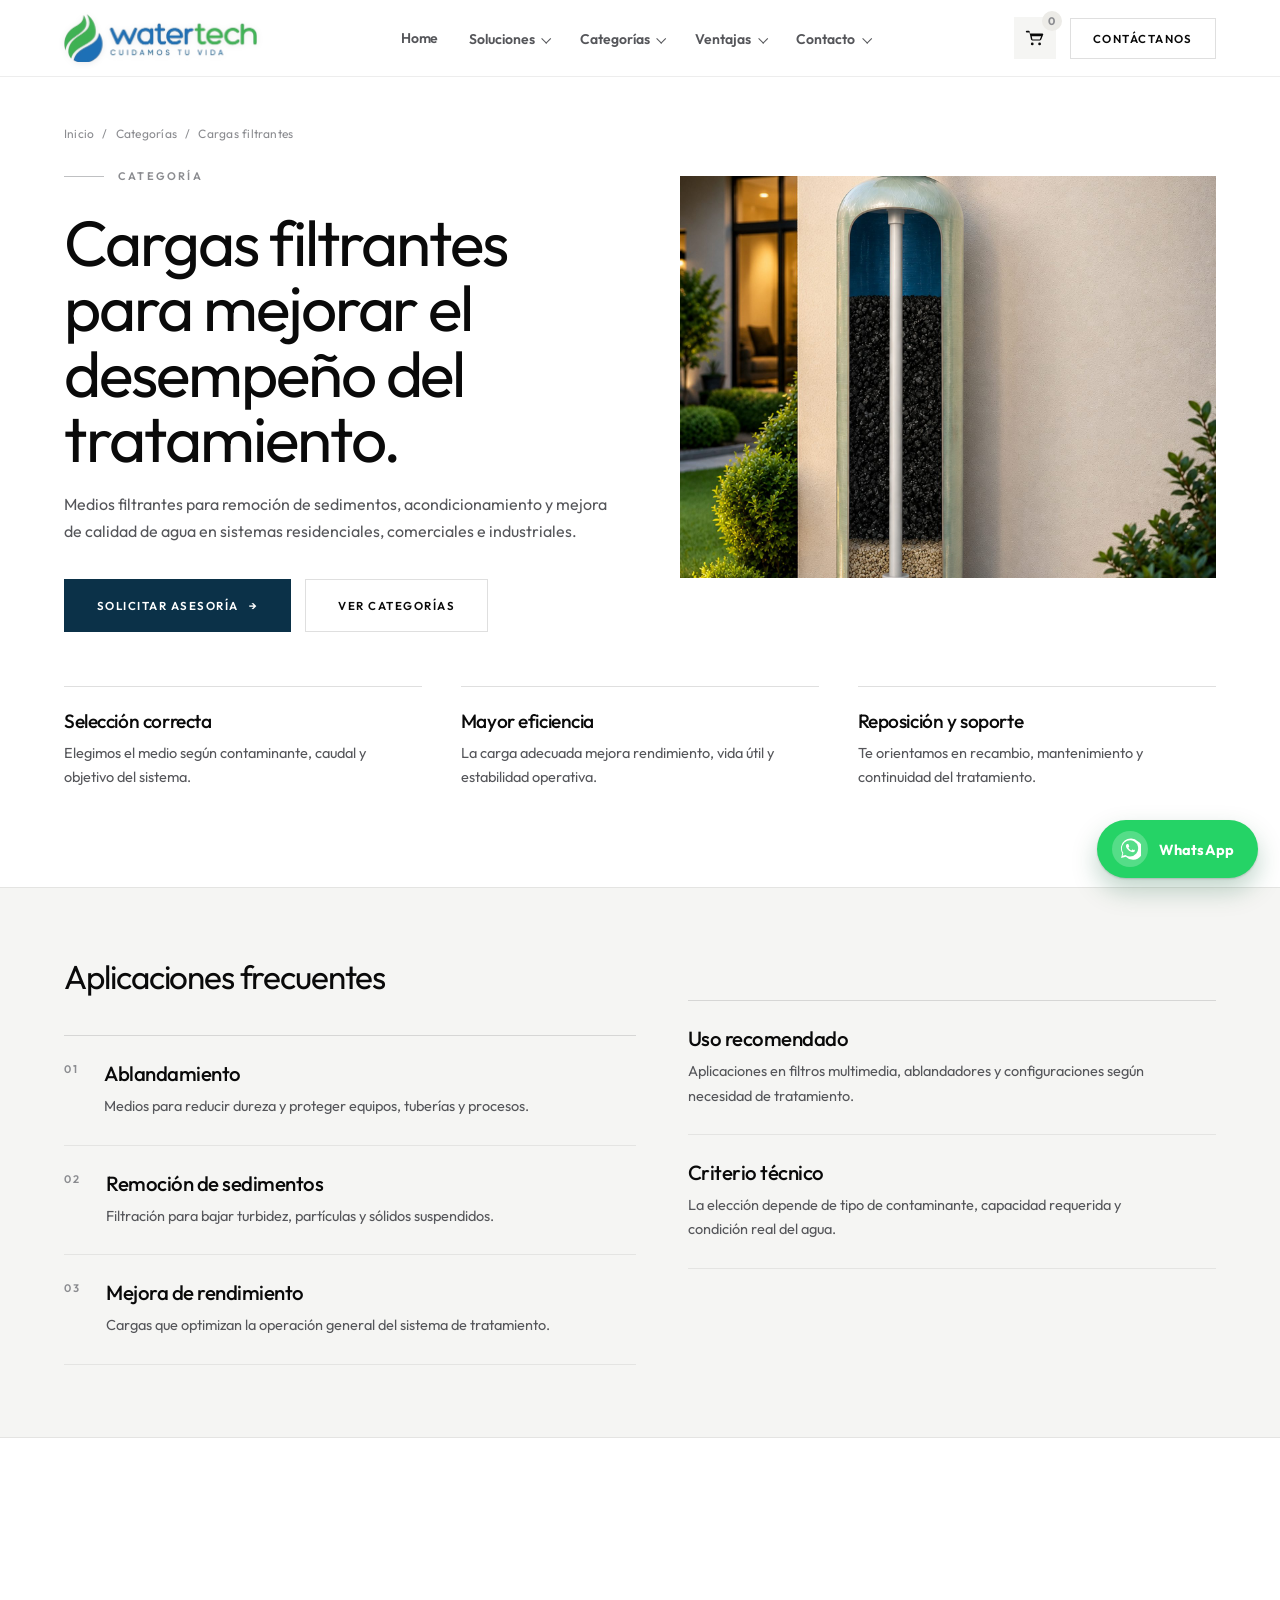
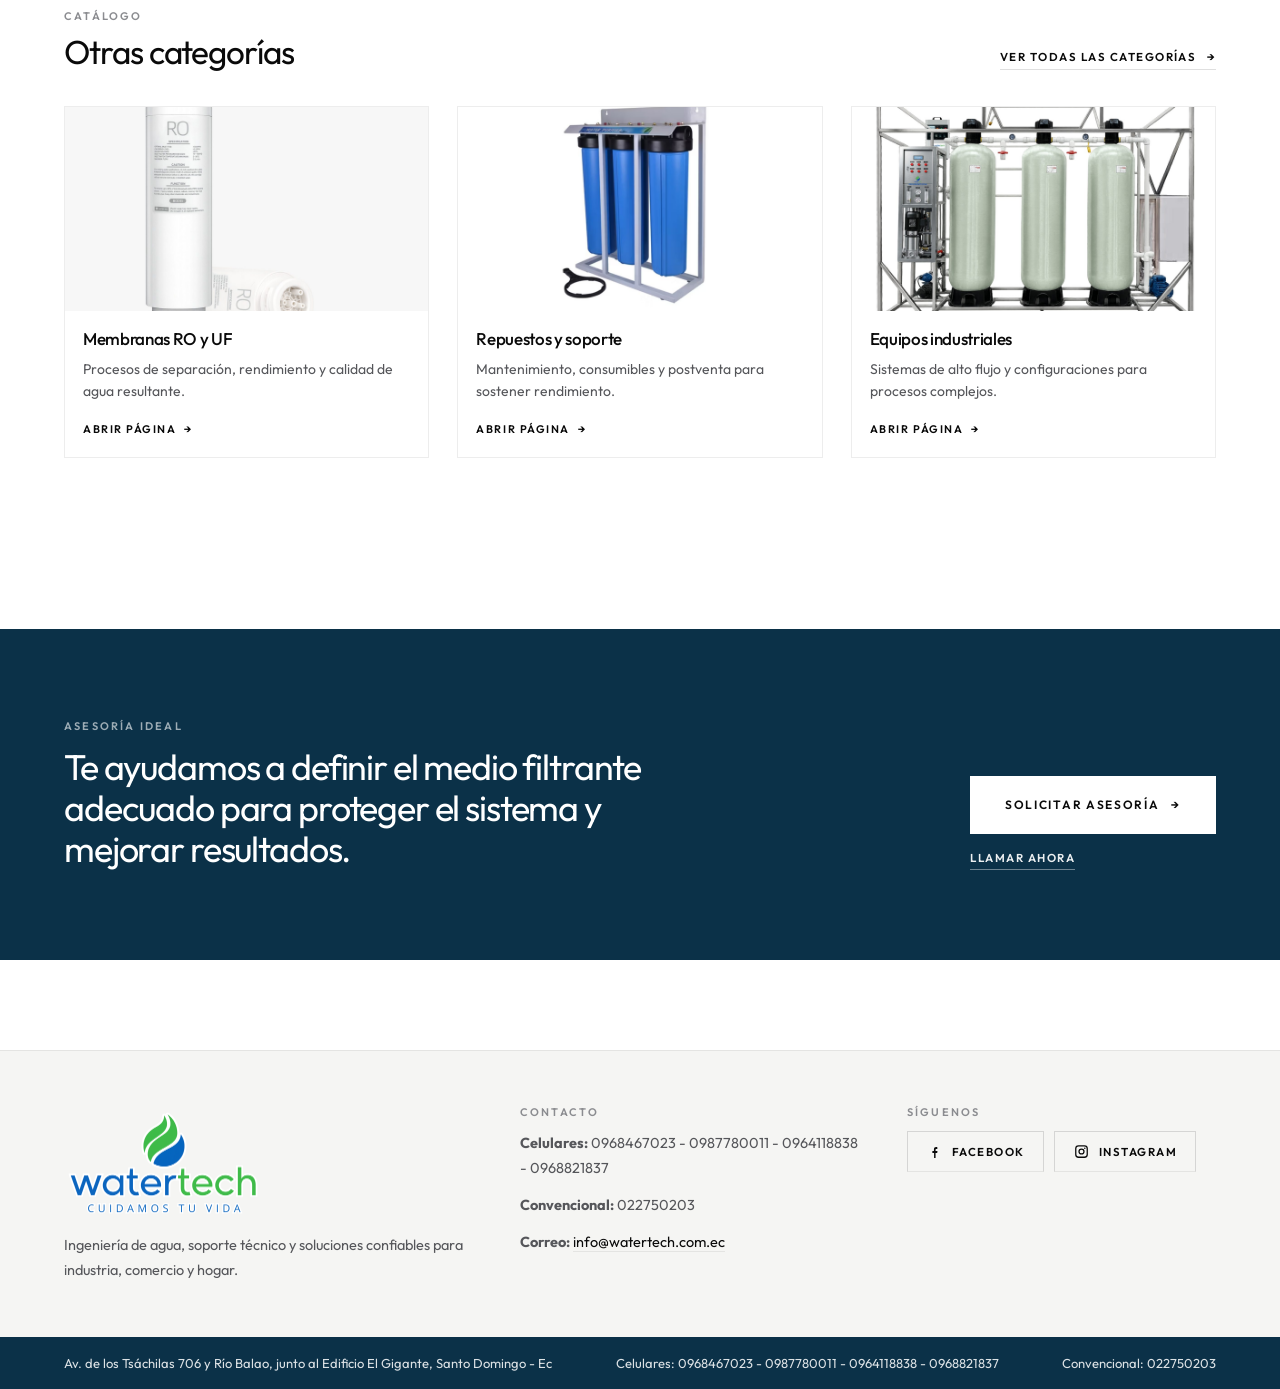
==== commit 3c7d8b53: "Rebuild the site pages on the shared design system Home keeps its own visual system; the rest of the" ====
--- a/cargas-filtrantes.html
+++ b/cargas-filtrantes.html
@@ -1,10 +1,181 @@
 <!DOCTYPE html>
 <html lang="es">
-  <head><meta charset="UTF-8" /><meta name="viewport" content="width=device-width, initial-scale=1.0" /><title>Cargas Filtrantes | Water Tech</title><link rel="preconnect" href="https://fonts.googleapis.com" /><link rel="preconnect" href="https://fonts.gstatic.com" crossorigin /><link href="https://fonts.googleapis.com/css2?family=Manrope:wght@400;500;700;800&family=Outfit:wght@600;700;800&display=swap" rel="stylesheet" /><link rel="stylesheet" href="styles.css" /></head>
-  <body class="inner-page"><div class="site-shell"><header class="topbar"><a class="brand" href="index.html" aria-label="Water Tech inicio"><img src="logo-watertech.png" alt="Water Tech" class="brand-logo" /></a><nav class="nav"><div class="nav-item"><a href="soluciones.html">Soluciones</a><div class="dropdown-menu"><a href="industrial.html">Industrial</a><a href="comercial.html">Comercial</a><a href="residencial.html">Residencial</a></div></div><div class="nav-item"><a href="categorias.html">Categorías</a><div class="dropdown-menu dropdown-menu-wide"><a href="equipos-industriales.html">Equipos industriales</a>
+  <head>
+    <meta charset="UTF-8" />
+    <meta name="viewport" content="width=device-width, initial-scale=1.0" />
+    <link rel="icon" href="favicon.ico" sizes="any" />
+    <link rel="apple-touch-icon" href="favicon-512.png" />
+    <title>Cargas Filtrantes | Water Tech</title>
+    <link rel="preconnect" href="https://fonts.googleapis.com" />
+    <link rel="preconnect" href="https://fonts.gstatic.com" crossorigin />
+    <link href="https://fonts.googleapis.com/css2?family=Manrope:wght@400;500;600;700&family=Outfit:wght@300;400;500;600&display=swap" rel="stylesheet" />
+    <link rel="stylesheet" href="styles.css" />
+    <link rel="stylesheet" href="pages.css" />
+    <script>
+      (function () {
+        var d = document.documentElement;
+        if (window.matchMedia("(prefers-reduced-motion: reduce)").matches) return;
+        d.classList.add("reveal-anim");
+        window.__revealMotionReady = false;
+        window.setTimeout(function () {
+          if (!window.__revealMotionReady) d.classList.remove("reveal-anim");
+        }, 2000);
+      })();
+    </script>
+  </head>
+  <body class="inner-page">
+    <div class="site-shell">
+      <header class="topbar"><a class="brand" href="index.html" aria-label="Water Tech inicio"><img src="assets/home-v2/logo-watertech.png" alt="Water Tech" class="brand-logo" /></a><nav class="nav"><div class="nav-item"><a href="soluciones.html">Soluciones</a><div class="dropdown-menu"><a href="industrial.html">Industrial</a><a href="comercial.html">Comercial</a><a href="residencial.html">Residencial</a></div></div><div class="nav-item"><a href="categorias.html">Categorías</a><div class="dropdown-menu dropdown-menu-wide"><a href="equipos-industriales.html">Equipos industriales</a>
               <a href="equipos-comerciales.html">Equipos comerciales</a>
               <a href="repuestos-soporte.html">Repuestos y soporte</a>
               <a href="membranas-ro-uf.html">Membranas RO y UF</a>
               <a href="uv-ozono.html">UV y ozono</a>
-              <a href="cargas-filtrantes.html">Cargas filtrantes</a></div></div><div class="nav-item"><a href="ventajas.html">Ventajas</a><div class="dropdown-menu"><a href="ventajas.html">Por qué elegirnos</a><a href="contacto.html">Solicitar asesoría</a></div></div><div class="nav-item"><a href="contacto.html">Contacto</a><div class="dropdown-menu"><a href="contacto.html">Sucursales</a><a href="mailto:info@watertech.com.ec">Correo</a><a href="tel:+593968467023">Llamar ahora</a></div></div></nav><a class="button button-ghost" href="contacto.html">Cotizar</a></header><main class="page-main"><section class="page-hero"><div class="page-panel"><div class="breadcrumbs"><a href="index.html">Inicio</a><span>/</span><a href="categorias.html">Categorías</a><span>/</span><span>Cargas filtrantes</span></div><p class="eyebrow">Categoría</p><h1 class="page-title">Cargas filtrantes para mejorar el desempeño del tratamiento.</h1><p class="page-intro">Medios filtrantes para remoción de sedimentos, acondicionamiento y mejora de calidad de agua en sistemas residenciales, comerciales e industriales.</p><div class="page-actions"><a class="button button-primary" href="contacto.html">Solicitar asesoría</a><a class="button button-secondary" href="categorias.html">Ver categorías</a></div><div class="page-panel-band"><article><strong>Selección correcta</strong><span>Elegimos el medio según contaminante, caudal y objetivo del sistema.</span></article><article><strong>Mayor eficiencia</strong><span>La carga adecuada mejora rendimiento, vida útil y estabilidad operativa.</span></article><article><strong>Reposición y soporte</strong><span>Te orientamos en recambio, mantenimiento y continuidad del tratamiento.</span></article></div></div><aside class="page-side-card"><img src="assets/categories/category-cargas.jpg" alt="Cargas filtrantes Water Tech en tanques de tratamiento" class="side-visual" /><h2 class="side-title">Aplicaciones frecuentes</h2><ul class="side-list side-list-rich"><li><span class="side-list-icon" aria-hidden="true"><svg viewBox="0 0 24 24" role="presentation" focusable="false"><path d="M20 7h-3.2a5 5 0 0 0-9.6 0H4a1 1 0 0 0 0 2h1.6a6.5 6.5 0 0 0 0 6H4a1 1 0 0 0 0 2h3.2a5 5 0 0 0 9.6 0H20a1 1 0 0 0 0-2h-1.6a6.5 6.5 0 0 0 0-6H20a1 1 0 0 0 0-2Zm-8 10a3 3 0 1 1 0-6 3 3 0 0 1 0 6Z"/></svg></span><div><strong>Ablandamiento</strong><span>Medios para reducir dureza y proteger equipos, tuberías y procesos.</span></div></li><li><span class="side-list-icon" aria-hidden="true"><svg viewBox="0 0 24 24" role="presentation" focusable="false"><path d="M12 2c3.1 4 6 7.3 6 11a6 6 0 1 1-12 0c0-3.7 2.9-7 6-11Zm0 14.2a3.2 3.2 0 0 0 3.2-3.2c0-.5-.1-.9-.3-1.3-.7 1-1.8 1.7-3 1.7-1.2 0-2.3-.7-3-1.7-.2.4-.3.8-.3 1.3a3.2 3.2 0 0 0 3.2 3.2Z"/></svg></span><div><strong>Remoción de sedimentos</strong><span>Filtración para bajar turbidez, partículas y sólidos suspendidos.</span></div></li><li><span class="side-list-icon" aria-hidden="true"><svg viewBox="0 0 24 24" role="presentation" focusable="false"><path d="M3 20h18v1.8H3V20Zm2-2.6h3.4V9.5H5v7.9Zm5.3 0h3.4V4h-3.4v13.4Zm5.3 0H19v-5.2h-3.4v5.2Z"/></svg></span><div><strong>Mejora de rendimiento</strong><span>Cargas que optimizan la operación general del sistema de tratamiento.</span></div></li></ul></aside></section><section class="content-grid"><article class="info-card info-card-feature"><span class="info-card-icon" aria-hidden="true"><svg viewBox="0 0 24 24" role="presentation" focusable="false"><path d="M12 3a8 8 0 1 1 0 16 8 8 0 0 1 0-16Zm0 3.2a1 1 0 0 0-1 1V12c0 .3.1.5.3.7l3 3a1 1 0 1 0 1.4-1.4L13 11.6V7.2a1 1 0 0 0-1-1Z"/></svg></span><h3>Uso recomendado</h3><p>Aplicaciones en filtros multimedia, ablandadores y configuraciones según necesidad de tratamiento.</p></article><article class="info-card info-card-feature"><span class="info-card-icon" aria-hidden="true"><svg viewBox="0 0 24 24" role="presentation" focusable="false"><path d="M5 6a2 2 0 0 1 2-2h10a2 2 0 0 1 2 2v11.5a1.5 1.5 0 0 1-2.6 1L13 15h-6a2 2 0 0 1-2-2V6Z"/></svg></span><h3>Criterio técnico</h3><p>La elección depende de tipo de contaminante, capacidad requerida y condición real del agua.</p></article><article class="info-card info-card-feature"><span class="info-card-icon" aria-hidden="true"><svg viewBox="0 0 24 24" role="presentation" focusable="false"><path d="M12 2 4 6v6c0 5 3.4 9.7 8 11 4.6-1.3 8-6 8-11V6l-8-4Zm-1 14-3-3 1.4-1.4 1.6 1.6 4.6-4.6L17 10l-6 6Z"/></svg></span><h3>Asesoría ideal</h3><p>Te ayudamos a definir el medio filtrante adecuado para proteger el sistema y mejorar resultados.</p></article></section></main></div><script src="site.js"></script></body>
+              <a href="cargas-filtrantes.html">Cargas filtrantes</a></div></div><div class="nav-item"><a href="ventajas.html">Ventajas</a><div class="dropdown-menu"><a href="ventajas.html">Por qué elegirnos</a><a href="contacto.html">Solicitar asesoría</a></div></div><div class="nav-item"><a href="contacto.html">Contacto</a><div class="dropdown-menu"><a href="contacto.html">Sucursales</a><a href="mailto:info@watertech.com.ec">Correo</a><a href="tel:+593968467023">Llamar ahora</a></div></div></nav><a class="button button-ghost" href="contacto.html">Cotizar</a></header>
+
+      <main class="page-main">
+        <!-- ============ HERO ============ -->
+        <section class="ui-hero" aria-labelledby="ui-cat-title">
+          <div class="ui-split">
+            <div class="ui-split-copy">
+              <nav class="breadcrumbs" aria-label="Ruta de navegación">
+                <a href="index.html">Inicio</a><span>/</span><a href="categorias.html">Categorías</a><span>/</span><span>Cargas filtrantes</span>
+              </nav>
+              <p class="eyebrow">Categoría</p>
+              <h1 class="ui-display" id="ui-cat-title">Cargas filtrantes para mejorar el desempeño del tratamiento.</h1>
+              <p class="ui-lead">Medios filtrantes para remoción de sedimentos, acondicionamiento y mejora de calidad de agua en sistemas residenciales, comerciales e industriales.</p>
+              <div class="ui-actions">
+                <a class="button button-primary" href="contacto.html">Solicitar asesoría <span aria-hidden="true">→</span></a>
+                <a class="button button-secondary" href="categorias.html">Ver categorías</a>
+              </div>
+            </div>
+            <figure class="ui-media ui-media--4x3" data-reveal>
+              <img src="assets/fotos/cargas-proceso.jpg" alt="Medios filtrantes listos para cargar un sistema de tratamiento" width="1600" height="1200" decoding="async" />
+            </figure>
+          </div>
+          <ul class="ui-facts">
+            <li class="ui-fact" data-reveal>
+              <strong class="ui-fact-title">Selección correcta</strong>
+              <span class="ui-fact-text">Elegimos el medio según contaminante, caudal y objetivo del sistema.</span>
+            </li>
+            <li class="ui-fact" data-reveal>
+              <strong class="ui-fact-title">Mayor eficiencia</strong>
+              <span class="ui-fact-text">La carga adecuada mejora rendimiento, vida útil y estabilidad operativa.</span>
+            </li>
+            <li class="ui-fact" data-reveal>
+              <strong class="ui-fact-title">Reposición y soporte</strong>
+              <span class="ui-fact-text">Te orientamos en recambio, mantenimiento y continuidad del tratamiento.</span>
+            </li>
+          </ul>
+        </section>
+
+        <!-- ============ REFERENCIA ============ -->
+        <section class="ui-band" aria-labelledby="ui-uso-title">
+          <div class="ui-band-inner">
+            <div class="ui-split ui-split--top">
+              <div data-reveal>
+                <h2 class="ui-h2 ui-h2--sm" id="ui-uso-title">Aplicaciones frecuentes</h2>
+                <ol class="ui-list">
+                  <li class="ui-list-item">
+                    <span class="ui-list-num">01</span>
+                    <div>
+                      <h3 class="ui-list-title">Ablandamiento</h3>
+                      <p class="ui-list-text">Medios para reducir dureza y proteger equipos, tuberías y procesos.</p>
+                    </div>
+                  </li>
+                  <li class="ui-list-item">
+                    <span class="ui-list-num">02</span>
+                    <div>
+                      <h3 class="ui-list-title">Remoción de sedimentos</h3>
+                      <p class="ui-list-text">Filtración para bajar turbidez, partículas y sólidos suspendidos.</p>
+                    </div>
+                  </li>
+                  <li class="ui-list-item">
+                    <span class="ui-list-num">03</span>
+                    <div>
+                      <h3 class="ui-list-title">Mejora de rendimiento</h3>
+                      <p class="ui-list-text">Cargas que optimizan la operación general del sistema de tratamiento.</p>
+                    </div>
+                  </li>
+                </ol>
+              </div>
+              <ul class="ui-list ui-list--plain" data-reveal>
+                <li class="ui-list-item">
+                  <div>
+                    <h3 class="ui-list-title">Uso recomendado</h3>
+                    <p class="ui-list-text">Aplicaciones en filtros multimedia, ablandadores y configuraciones según necesidad de tratamiento.</p>
+                  </div>
+                </li>
+                <li class="ui-list-item">
+                  <div>
+                    <h3 class="ui-list-title">Criterio técnico</h3>
+                    <p class="ui-list-text">La elección depende de tipo de contaminante, capacidad requerida y condición real del agua.</p>
+                  </div>
+                </li>
+              </ul>
+            </div>
+          </div>
+        </section>
+
+        <!-- ============ OTRAS CATEGORÍAS ============ -->
+        <section class="ui-catalog ui-catalog--plain" aria-labelledby="ui-otras-title">
+          <div class="ui-catalog-inner">
+            <header class="ui-catalog-head" data-reveal>
+              <div>
+                <p class="ui-kicker">Catálogo</p>
+                <h2 class="ui-h2 ui-h2--sm" id="ui-otras-title">Otras categorías</h2>
+              </div>
+              <a class="ui-link" href="categorias.html">Ver todas las categorías <span aria-hidden="true">→</span></a>
+            </header>
+            <div class="ui-card-grid ui-card-grid--3">
+              <a class="ui-card" href="membranas-ro-uf.html" data-reveal>
+                <span class="ui-card-media ui-card-media--16x9">
+                  <img src="assets/fotos/membranas-01.jpg" alt="Membrana de ósmosis inversa" width="1600" height="1200" loading="lazy" decoding="async" />
+                </span>
+                <span class="ui-card-body">
+                  <span class="ui-card-title">Membranas RO y UF</span>
+                  <span class="ui-card-text">Procesos de separación, rendimiento y calidad de agua resultante.</span>
+                  <span class="ui-card-cta">Abrir página <span aria-hidden="true">→</span></span>
+                </span>
+              </a>
+              <a class="ui-card" href="repuestos-soporte.html" data-reveal>
+                <span class="ui-card-media ui-card-media--16x9">
+                  <img src="assets/fotos/repuestos-equipo.jpg" alt="Equipo de ósmosis inversa de tres etapas" width="1600" height="1200" loading="lazy" decoding="async" />
+                </span>
+                <span class="ui-card-body">
+                  <span class="ui-card-title">Repuestos y soporte</span>
+                  <span class="ui-card-text">Mantenimiento, consumibles y postventa para sostener rendimiento.</span>
+                  <span class="ui-card-cta">Abrir página <span aria-hidden="true">→</span></span>
+                </span>
+              </a>
+              <a class="ui-card" href="equipos-industriales.html" data-reveal>
+                <span class="ui-card-media ui-card-media--16x9">
+                  <img src="assets/fotos/industria-filtracion.jpg" alt="Tren de filtración industrial sobre estructura" width="1600" height="1200" loading="lazy" decoding="async" />
+                </span>
+                <span class="ui-card-body">
+                  <span class="ui-card-title">Equipos industriales</span>
+                  <span class="ui-card-text">Sistemas de alto flujo y configuraciones para procesos complejos.</span>
+                  <span class="ui-card-cta">Abrir página <span aria-hidden="true">→</span></span>
+                </span>
+              </a>
+            </div>
+          </div>
+        </section>
+
+        <!-- ============ CTA ============ -->
+        <section class="ui-cta" aria-labelledby="ui-cta-title">
+          <div class="ui-cta-inner">
+            <div class="ui-cta-copy" data-reveal>
+              <p class="ui-kicker">Asesoría ideal</p>
+              <h2 class="ui-cta-title" id="ui-cta-title">Te ayudamos a definir el medio filtrante adecuado para proteger el sistema y mejorar resultados.</h2>
+            </div>
+            <div class="ui-cta-actions" data-reveal>
+              <a class="button button-primary" href="contacto.html">Solicitar asesoría <span aria-hidden="true">→</span></a>
+              <a class="button button-secondary" href="tel:+593968467023">Llamar ahora</a>
+            </div>
+          </div>
+        </section>
+      </main>
+    </div>
+    <script src="site.js"></script>
+  </body>
 </html>
--- a/styles.css
+++ b/styles.css
@@ -1,21 +1,110 @@
+/* ============================================================
+   WATER TECH — DESIGN SYSTEM (FUENTE ÚNICA DE TOKENS)
+   Esta capa define la identidad visual del sitio completo.
+   home.css (.home-redesign) y pages.css (body.inner-page) ya NO
+   redefinen tokens: solo los consumen desde aquí.
+
+   Los tokens con prefijo --wt-* son la capa canónica nueva.
+   Los tokens antiguos (--bg, --blue, --radius-*, --shadow, ...) se
+   conservan como alias para no romper reglas existentes.
+   ============================================================ */
 :root {
-  --bg: #f4f9fe;
-  --bg-soft: #e9f3fd;
-  --panel: rgba(255, 255, 255, 0.78);
-  --panel-strong: #ffffff;
-  --text: #0b2740;
-  --muted: #5b7691;
-  --line: rgba(18, 92, 168, 0.12);
-  --blue: #1570c9;
-  --blue-deep: #0b4d94;
-  --green: #39c449;
-  --green-deep: #25983a;
-  --navy: #08233f;
-  --gold: #d5a44b;
-  --shadow: 0 24px 80px rgba(11, 39, 64, 0.12);
-  --radius-xl: 30px;
-  --radius-lg: 22px;
-  --radius-md: 16px;
+  /* --- Color: papel y tinta --- */
+  --wt-paper: #ffffff;
+  --wt-paper-warm: #f5f5f3;
+  --wt-paper-deep: #ecebe7;
+  --wt-ink: #0a0a0a;
+  --wt-ink-soft: #55565a;
+  --wt-ink-faint: #8b8c90;
+  --wt-line: rgba(10, 10, 10, 0.13);
+  --wt-line-soft: rgba(10, 10, 10, 0.07);
+
+  /* --- Color: marca --- */
+  --wt-accent: #0b3148;
+  --wt-accent-soft: #14506f;
+  --wt-accent-strong: #08233f;
+  --wt-brand-blue: #1570c9;
+  --wt-brand-blue-deep: #0b4d94;
+  --wt-brand-green: #39c449;
+  --wt-brand-green-deep: #25983a;
+  --wt-gold: #d5a44b;
+  --wt-danger: #b64545;
+
+  /* --- Tipografía --- */
+  --wt-font-display: "Outfit", system-ui, sans-serif;
+  --wt-font-body: "Outfit", system-ui, sans-serif;
+  --wt-fw-light: 300;
+  --wt-fw-regular: 400;
+  --wt-fw-medium: 500;
+  --wt-fw-semibold: 600;
+  --wt-fw-bold: 700;
+  --wt-fw-black: 800;
+
+  /* --- Escala tipográfica --- */
+  --wt-text-xs: 0.72rem;
+  --wt-text-sm: 0.85rem;
+  --wt-text-base: 1rem;
+  --wt-text-md: 1.125rem;
+  --wt-text-lg: 1.375rem;
+  --wt-text-xl: 1.75rem;
+  --wt-text-2xl: clamp(2rem, 3.4vw, 3rem);
+  --wt-text-3xl: clamp(2.6rem, 6vw, 5.2rem);
+
+  /* --- Contenedores y espaciado --- */
+  --wt-max: 1600px;
+  --wt-narrow: 62ch;
+  --wt-pad-x: clamp(20px, 5vw, 80px);
+  --wt-gap-s: clamp(56px, 7vh, 96px);
+  --wt-gap-m: clamp(96px, 12vh, 168px);
+  --wt-gap-l: clamp(128px, 17vh, 232px);
+
+  /* --- Radios: lenguaje moderno de esquinas rectas --- */
+  --wt-radius-0: 0px;
+  --wt-radius-sm: 4px;
+  --wt-radius-md: 8px;
+  --wt-radius-lg: 16px;
+  --wt-radius-pill: 999px;
+
+  /* --- Sombras --- */
+  --wt-shadow-sm: 0 8px 24px rgba(10, 10, 10, 0.06);
+  --wt-shadow-md: 0 20px 60px rgba(10, 10, 10, 0.1);
+  --wt-shadow-lg: 0 30px 90px rgba(10, 10, 10, 0.14);
+
+  /* --- Movimiento --- */
+  --wt-ease: cubic-bezier(0.22, 0.61, 0.36, 1);
+  --wt-ease-out: cubic-bezier(0.16, 1, 0.3, 1);
+  --wt-dur-fast: 140ms;
+  --wt-dur-base: 220ms;
+  --wt-dur-slow: 420ms;
+
+  /* --- Layout --- */
+  --wt-header-h: 88px;
+  --wt-logo-header-h: 48px;
+  --wt-logo-footer-w: 180px;
+  --wt-logo-side-w: 200px;
+
+  /* --- Breakpoints de referencia (documentación viva) ---
+     Se usan literales en @media porque CSS no permite var() en queries:
+     móvil 640 · tablet 860/980 · laptop 1080/1180 · escritorio 1440 */
+
+  /* --- Alias de compatibilidad (capa antigua) --- */
+  --bg: var(--wt-paper);
+  --bg-soft: var(--wt-paper-warm);
+  --panel: rgba(255, 255, 255, 0.9);
+  --panel-strong: var(--wt-paper);
+  --text: var(--wt-ink);
+  --muted: var(--wt-ink-soft);
+  --line: var(--wt-line);
+  --blue: var(--wt-brand-blue);
+  --blue-deep: var(--wt-accent);
+  --green: var(--wt-brand-green);
+  --green-deep: var(--wt-brand-green-deep);
+  --navy: var(--wt-accent-strong);
+  --gold: var(--wt-gold);
+  --shadow: var(--wt-shadow-md);
+  --radius-xl: var(--wt-radius-lg);
+  --radius-lg: var(--wt-radius-md);
+  --radius-md: var(--wt-radius-sm);
   --max-width: 1180px;
 }
 
@@ -23,13 +112,34 @@
   box-sizing: border-box;
 }
 
+/* Foco visible coherente en todo el sitio (base de accesibilidad).
+   Los componentes con estilo propio (nav, botones) lo refinan encima. */
+:focus-visible {
+  outline: 2px solid var(--wt-accent);
+  outline-offset: 3px;
+}
+
 html {
   scroll-behavior: smooth;
 }
 
+@media (prefers-reduced-motion: reduce) {
+  html {
+    scroll-behavior: auto;
+  }
+
+  *,
+  *::before,
+  *::after {
+    animation-duration: 0.001ms !important;
+    animation-iteration-count: 1 !important;
+    transition-duration: 0.001ms !important;
+  }
+}
+
 body {
   margin: 0;
-  font-family: "Manrope", sans-serif;
+  font-family: var(--wt-font-body);
   color: var(--text);
   background:
     radial-gradient(circle at 10% 8%, rgba(24, 111, 200, 0.24), transparent 24%),
@@ -163,7 +273,7 @@
 
 .brand-logo {
   width: min(250px, 34vw);
-  height: auto;
+  height: var(--wt-logo-header-h);
   display: block;
 }
 
@@ -195,7 +305,7 @@
 
 .header-phone-card strong {
   color: var(--blue-deep);
-  font-family: "Outfit", sans-serif;
+  font-family: var(--wt-font-display);
   font-size: 1rem;
   line-height: 1.35;
 }
@@ -330,43 +440,70 @@
   display: inline-flex;
   align-items: center;
   justify-content: center;
+  gap: 10px;
   min-height: 48px;
-  padding: 0 20px;
-  border-radius: 999px;
-  font-weight: 700;
+  padding: 0 24px;
+  border: 1px solid transparent;
+  border-radius: var(--wt-radius-0);
+  font-family: var(--wt-font-display);
+  font-size: var(--wt-text-sm);
+  font-weight: var(--wt-fw-semibold);
+  letter-spacing: 0.06em;
+  text-transform: uppercase;
   text-decoration: none;
+  cursor: pointer;
   transition:
-    transform 0.2s ease,
-    background 0.2s ease,
-    color 0.2s ease,
-    border-color 0.2s ease;
+    background-color var(--wt-dur-base) var(--wt-ease),
+    color var(--wt-dur-base) var(--wt-ease),
+    border-color var(--wt-dur-base) var(--wt-ease);
 }
 
 .button:hover,
 .button:focus-visible {
-  transform: translateY(-1px);
+  transform: none;
 }
 
 .button-primary {
-  background: linear-gradient(135deg, var(--blue), #2f98ff);
+  background: var(--wt-accent);
   color: #ffffff;
-  box-shadow: 0 16px 35px rgba(21, 112, 201, 0.24);
+  box-shadow: none;
+}
+
+.button-primary:hover,
+.button-primary:focus-visible {
+  background: var(--wt-ink);
 }
 
 .button-secondary,
 .button-ghost {
-  color: var(--blue-deep);
-  border: 1px solid var(--line);
-  background: rgba(255, 255, 255, 0.82);
+  color: var(--wt-ink);
+  border: 1px solid var(--wt-line);
+  background: transparent;
+}
+
+.button-secondary:hover,
+.button-secondary:focus-visible,
+.button-ghost:hover,
+.button-ghost:focus-visible {
+  background: var(--wt-ink);
+  color: #ffffff;
+  border-color: var(--wt-ink);
 }
 
 .topbar .button-ghost {
-  min-height: 54px;
+  min-height: 48px;
   padding: 0 22px;
-  background: linear-gradient(135deg, #10396f, #156fc9);
-  border-color: transparent;
+  background: transparent;
+  border-color: var(--wt-line);
+  color: var(--wt-ink);
+  box-shadow: none;
+}
+
+.topbar .button-ghost:hover,
+.topbar .button-ghost:focus-visible {
+  background: var(--wt-ink);
+  border-color: var(--wt-ink);
   color: #ffffff;
-  box-shadow: 0 16px 34px rgba(21, 112, 201, 0.22);
 }
 
 .button-compact {
@@ -376,17 +513,32 @@
 }
 
 .cart-entry {
+  position: relative;
   display: inline-flex;
   align-items: center;
+  justify-content: center;
   gap: 8px;
-  min-height: 54px;
-  padding: 0 14px;
-  border: 1px solid var(--line);
-  border-radius: 999px;
-  background: rgba(255, 255, 255, 0.82);
-  color: var(--blue-deep);
+  width: 44px;
+  height: 44px;
+  min-height: 0;
+  padding: 0;
+  border: 1px solid var(--wt-line);
+  border-radius: var(--wt-radius-0);
+  background: transparent;
+  color: var(--wt-ink);
   text-decoration: none;
-  font-weight: 800;
+  font-weight: var(--wt-fw-semibold);
+  transition:
+    background-color var(--wt-dur-base) var(--wt-ease),
+    color var(--wt-dur-base) var(--wt-ease),
+    border-color var(--wt-dur-base) var(--wt-ease);
+}
+
+.cart-entry:hover,
+.cart-entry:focus-visible {
+  background: var(--wt-ink);
+  color: #ffffff;
+  border-color: var(--wt-ink);
 }
 
 .cart-entry-icon {
@@ -404,21 +556,27 @@
 }
 
 .cart-entry-badge {
+  /* Badge en la esquina: no ensancha el botón ni empuja a sus vecinos. */
+  position: absolute;
+  top: -6px;
+  right: -6px;
   display: inline-flex;
   align-items: center;
   justify-content: center;
-  min-width: 28px;
-  height: 28px;
-  padding: 0 8px;
-  border-radius: 999px;
-  background: linear-gradient(135deg, var(--blue), #2f98ff);
+  min-width: 18px;
+  height: 18px;
+  padding: 0 5px;
+  border-radius: var(--wt-radius-pill);
+  background: var(--wt-accent);
   color: #ffffff;
-  font-size: 0.85rem;
+  font-size: 10px;
+  line-height: 1;
+  font-weight: var(--wt-fw-semibold);
 }
 
 .cart-entry-badge.is-empty {
-  background: rgba(21, 112, 201, 0.14);
-  color: var(--blue-deep);
+  background: var(--wt-paper-deep);
+  color: var(--wt-ink-faint);
 }
 
 .hero {
@@ -495,7 +653,7 @@
 .section-heading h2,
 .contact-banner h2 {
   margin: 0;
-  font-family: "Outfit", sans-serif;
+  font-family: var(--wt-font-display);
   line-height: 1.02;
 }
 
@@ -581,7 +739,7 @@
   display: block;
   margin-bottom: 6px;
   font-size: 1.05rem;
-  font-family: "Outfit", sans-serif;
+  font-family: var(--wt-font-display);
 }
 
 .hero-metrics span {
@@ -592,11 +750,11 @@
 .hero-card {
   padding: 22px;
   border: 1px solid rgba(21, 112, 201, 0.14);
-  border-radius: var(--radius-xl);
+  border-radius: var(--wt-radius-lg);
   background:
     radial-gradient(circle at top right, rgba(57, 196, 73, 0.14), transparent 25%),
     linear-gradient(180deg, rgba(255, 255, 255, 0.98), rgba(242, 248, 255, 0.96));
-  box-shadow: var(--shadow);
+  box-shadow: var(--wt-shadow-sm);
 }
 
 .hero-card-logo-wrap {
@@ -652,7 +810,7 @@
 .category-card,
 .solution-card {
   border: 1px solid var(--line);
-  border-radius: var(--radius-lg);
+  border-radius: var(--wt-radius-lg);
   background: rgba(255, 255, 255, 0.92);
 }
 
@@ -695,7 +853,7 @@
 .signal-panel {
   margin-top: 16px;
   padding: 18px;
-  border-radius: var(--radius-lg);
+  border-radius: var(--wt-radius-lg);
   background: linear-gradient(135deg, rgba(21, 112, 201, 0.07), rgba(57, 196, 73, 0.08));
 }
 
@@ -814,10 +972,10 @@
 .product-card {
   display: grid;
   border: 1px solid var(--line);
-  border-radius: var(--radius-lg);
+  border-radius: var(--wt-radius-lg);
   overflow: hidden;
   background: rgba(255, 255, 255, 0.88);
-  box-shadow: var(--shadow);
+  box-shadow: var(--wt-shadow-sm);
 }
 
 .product-media {
@@ -840,7 +998,7 @@
 
 .product-body h3 {
   margin: 0;
-  font-family: "Outfit", sans-serif;
+  font-family: var(--wt-font-display);
   font-size: 1.2rem;
 }
 
@@ -868,7 +1026,7 @@
 
 .product-footer strong {
   font-size: 1.15rem;
-  font-family: "Outfit", sans-serif;
+  font-family: var(--wt-font-display);
 }
 
 .solution-cards,
@@ -973,7 +1131,7 @@
 .solution-card h3,
 .category-card h3 {
   margin-bottom: 10px;
-  font-family: "Outfit", sans-serif;
+  font-family: var(--wt-font-display);
   font-size: 1.32rem;
   line-height: 1.14;
 }
@@ -1012,7 +1170,7 @@
   align-self: start;
   max-width: 820px;
   padding: 30px;
-  border-radius: var(--radius-lg);
+  border-radius: var(--wt-radius-lg);
   background: rgba(255, 255, 255, 0.82);
   border: 1px solid var(--line);
   display: flex;
@@ -1039,7 +1197,7 @@
   gap: 16px;
   align-items: center;
   padding: 18px 20px;
-  border-radius: var(--radius-lg);
+  border-radius: var(--wt-radius-lg);
   border: 1px solid var(--line);
   background: rgba(255, 255, 255, 0.82);
   line-height: 1.6;
@@ -1057,7 +1215,7 @@
 .advantage-list strong {
   display: block;
   margin-bottom: 4px;
-  font-family: "Outfit", sans-serif;
+  font-family: var(--wt-font-display);
   font-size: 1.06rem;
 }
 
@@ -1105,7 +1263,7 @@
   background:
     radial-gradient(circle at top right, rgba(57, 196, 73, 0.1), transparent 26%),
     linear-gradient(180deg, rgba(255, 255, 255, 0.98), rgba(238, 246, 254, 0.98));
-  box-shadow: var(--shadow);
+  box-shadow: var(--wt-shadow-sm);
 }
 
 .footer-main {
@@ -1130,7 +1288,7 @@
 
 .footer-main h3 {
   margin: 0;
-  font-family: "Outfit", sans-serif;
+  font-family: var(--wt-font-display);
   font-size: 1.2rem;
 }
 
@@ -1201,9 +1359,9 @@
 .form-card {
   padding: 28px;
   border: 1px solid var(--line);
-  border-radius: var(--radius-xl);
+  border-radius: var(--wt-radius-lg);
   background: rgba(255, 255, 255, 0.9);
-  box-shadow: var(--shadow);
+  box-shadow: var(--wt-shadow-sm);
 }
 
 .contact-form {
@@ -1223,8 +1381,11 @@
 }
 
 .form-field span {
-  font-weight: 700;
-  color: var(--blue-deep);
+  font-size: var(--wt-text-xs);
+  font-weight: var(--wt-fw-semibold);
+  letter-spacing: 0.08em;
+  text-transform: uppercase;
+  color: var(--wt-ink-soft);
 }
 
 .form-field input,
@@ -1232,24 +1393,29 @@
 .form-field textarea {
   width: 100%;
   padding: 14px 16px;
-  border: 1px solid rgba(18, 92, 168, 0.16);
-  border-radius: 16px;
-  background: rgba(255, 255, 255, 0.94);
-  color: var(--text);
+  border: 1px solid var(--wt-line);
+  border-radius: var(--wt-radius-0);
+  background: var(--wt-paper);
+  color: var(--wt-ink);
   font: inherit;
   outline: none;
   transition:
-    border-color 0.2s ease,
-    box-shadow 0.2s ease,
-    background 0.2s ease;
+    border-color var(--wt-dur-base) var(--wt-ease),
+    box-shadow var(--wt-dur-base) var(--wt-ease),
+    background-color var(--wt-dur-base) var(--wt-ease);
+}
+
+.form-field input::placeholder,
+.form-field textarea::placeholder {
+  color: var(--wt-ink-faint);
 }
 
 .form-field input:focus,
 .form-field select:focus,
 .form-field textarea:focus {
-  border-color: rgba(21, 112, 201, 0.45);
-  box-shadow: 0 0 0 4px rgba(21, 112, 201, 0.08);
-  background: #ffffff;
+  border-color: var(--wt-accent);
+  box-shadow: 0 0 0 3px rgba(11, 49, 72, 0.12);
+  background: var(--wt-paper);
 }
 
 .form-field textarea {
@@ -1298,46 +1464,59 @@
   z-index: 95;
   display: inline-flex;
   align-items: center;
-  gap: 12px;
-  min-height: 62px;
-  padding: 0 22px 0 16px;
+  gap: 11px;
+  min-height: 58px;
+  padding: 0 24px 0 15px;
   border: 0;
   border-radius: 999px;
-  background: linear-gradient(135deg, #1ba94c, #25d366);
+  background: #25d366;
   color: #ffffff;
-  box-shadow: 0 22px 45px rgba(28, 169, 76, 0.32);
+  box-shadow:
+    0 1px 2px rgba(6, 40, 23, 0.18),
+    0 12px 26px rgba(9, 90, 46, 0.26);
   cursor: pointer;
   font: inherit;
-  font-weight: 800;
+  font-size: 14.5px;
+  font-weight: 700;
+  letter-spacing: 0.01em;
   transition:
-    transform 0.2s ease,
-    box-shadow 0.2s ease;
+    transform 0.22s ease,
+    box-shadow 0.22s ease,
+    background-color 0.22s ease;
 }
 
 .whatsapp-float:hover,
 .whatsapp-float:focus-visible {
   transform: translateY(-2px);
-  box-shadow: 0 26px 55px rgba(28, 169, 76, 0.42);
+  background: #1fc25d;
+  box-shadow:
+    0 2px 4px rgba(6, 40, 23, 0.2),
+    0 18px 34px rgba(9, 90, 46, 0.3);
+}
+
+.whatsapp-float:focus-visible {
+  outline: 2px solid var(--wt-accent);
+  outline-offset: 3px;
 }
 
 .whatsapp-float-icon {
   display: inline-flex;
   align-items: center;
   justify-content: center;
-  width: 40px;
-  height: 40px;
+  width: 36px;
+  height: 36px;
   border-radius: 999px;
-  background: rgba(255, 255, 255, 0.18);
+  background: rgba(255, 255, 255, 0.22);
 }
 
 .whatsapp-float-icon svg {
-  width: 24px;
-  height: 24px;
+  width: 22px;
+  height: 22px;
   fill: currentColor;
 }
 
 .whatsapp-float-text {
-  letter-spacing: 0.01em;
+  white-space: nowrap;
 }
 
 .whatsapp-modal {
@@ -1390,7 +1569,7 @@
 
 .whatsapp-dialog-head h2 {
   margin: 8px 0 10px;
-  font-family: "Outfit", sans-serif;
+  font-family: var(--wt-font-display);
   font-size: clamp(2rem, 4vw, 3rem);
   line-height: 1.02;
 }
@@ -1435,9 +1614,9 @@
 .cart-panel,
 .cart-summary {
   border: 1px solid var(--line);
-  border-radius: var(--radius-xl);
+  border-radius: var(--wt-radius-lg);
   background: rgba(255, 255, 255, 0.9);
-  box-shadow: var(--shadow);
+  box-shadow: var(--wt-shadow-sm);
 }
 
 .cart-panel {
@@ -1453,7 +1632,7 @@
 
 .cart-summary h2 {
   margin: 0 0 18px;
-  font-family: "Outfit", sans-serif;
+  font-family: var(--wt-font-display);
   font-size: 1.6rem;
 }
 
@@ -1467,7 +1646,7 @@
 }
 
 .summary-row strong {
-  font-family: "Outfit", sans-serif;
+  font-family: var(--wt-font-display);
 }
 
 .summary-note {
@@ -1494,13 +1673,13 @@
   gap: 20px;
   padding: 20px;
   border: 1px solid var(--line);
-  border-radius: var(--radius-lg);
+  border-radius: var(--wt-radius-lg);
   background: rgba(255, 255, 255, 0.84);
 }
 
 .cart-item h3 {
   margin: 4px 0 6px;
-  font-family: "Outfit", sans-serif;
+  font-family: var(--wt-font-display);
   font-size: 1.1rem;
 }
 
@@ -1531,9 +1710,9 @@
   width: 28px;
   height: 28px;
   border: 0;
-  border-radius: 999px;
-  background: rgba(21, 112, 201, 0.12);
-  color: var(--blue-deep);
+  border-radius: var(--wt-radius-pill);
+  background: var(--wt-paper-deep);
+  color: var(--wt-ink);
   font-size: 1rem;
   font-weight: 800;
   cursor: pointer;
@@ -1542,7 +1721,7 @@
 .cart-remove {
   border: 0;
   background: transparent;
-  color: #b64545;
+  color: var(--wt-danger);
   font-weight: 700;
   cursor: pointer;
 }
@@ -1556,7 +1735,7 @@
 
 .cart-empty h2 {
   margin: 0;
-  font-family: "Outfit", sans-serif;
+  font-family: var(--wt-font-display);
 }
 
 .cart-empty p {
@@ -1587,9 +1766,9 @@
 .page-side-card,
 .info-card {
   border: 1px solid var(--line);
-  border-radius: var(--radius-xl);
+  border-radius: var(--wt-radius-lg);
   background: rgba(255, 255, 255, 0.88);
-  box-shadow: var(--shadow);
+  box-shadow: var(--wt-shadow-sm);
 }
 
 .page-panel {
@@ -1619,7 +1798,7 @@
 }
 
 .page-panel-band strong {
-  font-family: "Outfit", sans-serif;
+  font-family: var(--wt-font-display);
   font-size: 1rem;
   color: var(--blue-deep);
 }
@@ -1645,7 +1824,7 @@
 
 .page-title {
   margin: 0;
-  font-family: "Outfit", sans-serif;
+  font-family: var(--wt-font-display);
   font-size: clamp(2.4rem, 5vw, 4.3rem);
   line-height: 1.02;
 }
@@ -1676,7 +1855,7 @@
   width: 100%;
   height: 220px;
   object-fit: cover;
-  border-radius: calc(var(--radius-lg) - 4px);
+  border-radius: var(--wt-radius-md);
   margin-bottom: 20px;
   border: 1px solid rgba(21, 112, 201, 0.1);
   box-shadow: 0 18px 34px rgba(14, 41, 72, 0.12);
@@ -1690,7 +1869,7 @@
 
 .side-title {
   margin: 0 0 10px;
-  font-family: "Outfit", sans-serif;
+  font-family: var(--wt-font-display);
   font-size: 1.45rem;
 }
 
@@ -1762,7 +1941,7 @@
 .side-list-rich strong {
   display: block;
   margin-bottom: 3px;
-  font-family: "Outfit", sans-serif;
+  font-family: var(--wt-font-display);
   font-size: 1rem;
   color: var(--ink);
 }
@@ -1795,7 +1974,7 @@
 
 .info-card h3 {
   margin: 0 0 10px;
-  font-family: "Outfit", sans-serif;
+  font-family: var(--wt-font-display);
   font-size: 1.18rem;
 }
 
@@ -1817,7 +1996,7 @@
   margin-top: 28px;
   padding: 24px 26px;
   border: 1px solid rgba(21, 112, 201, 0.14);
-  border-radius: var(--radius-lg);
+  border-radius: var(--wt-radius-lg);
   background: linear-gradient(135deg, rgba(21, 112, 201, 0.06), rgba(57, 196, 73, 0.08));
 }
 
@@ -1838,24 +2017,11 @@
     align-items: flex-start;
   }
 
-  .nav {
-    display: none;
-  }
-
-  .topbar-nav {
-    display: none;
-  }
-
   .utility-bar-inner {
     align-items: flex-start;
     flex-direction: column;
   }
 
-  .topbar-main {
-    grid-template-columns: 1fr;
-    justify-items: start;
-  }
-
   .page-panel-band {
     grid-template-columns: 1fr;
   }
@@ -1865,15 +2031,9 @@
     flex-direction: column;
   }
 
-  .topbar-main-actions {
-    width: 100%;
-  }
-
-  .topbar .button-ghost,
-  .cart-entry {
-    width: 100%;
-    justify-content: center;
-  }
+  /* El header responsive (nav de escritorio, hamburguesa, carrito y CTA)
+     se resuelve en la capa unificada "NAVEGACIÓN RESPONSIVE" al final de
+     este archivo, para Home e internas por igual. */
 
   .hero,
   .solution-cards,
@@ -2029,12 +2189,19 @@
   .whatsapp-float {
     right: 14px;
     bottom: 14px;
+    width: 56px;
     min-height: 56px;
-    padding: 0 18px 0 14px;
+    padding: 0;
+    justify-content: center;
   }
 
   .whatsapp-float-text {
     display: none;
+  }
+
+  .whatsapp-float-icon {
+    width: 30px;
+    height: 30px;
   }
 
   .whatsapp-dialog {
@@ -2063,3 +2230,267 @@
     transform: scale(1.12);
   }
 }
+
+/* ============================================================
+   NAVEGACIÓN RESPONSIVE — HAMBURGUESA + DRAWER
+   Una sola solución para la Home (.wt-header) y las internas
+   (.topbar). Breakpoint de navegación: 1080px.
+   - > 1080px: nav de escritorio + carrito + CTA.
+   - 641–1080px (tablet): logo + carrito + CTA + hamburguesa.
+   - <= 640px (móvil): logo + carrito + hamburguesa (CTA va al drawer).
+   ============================================================ */
+
+/* ---------- Botón hamburguesa ---------- */
+.wt-nav-toggle {
+  display: none;
+  align-items: center;
+  justify-content: center;
+  flex: none;
+  width: 44px;
+  height: 44px;
+  padding: 0;
+  border: 1px solid var(--wt-line);
+  border-radius: var(--wt-radius-0);
+  background: transparent;
+  color: var(--wt-ink);
+  cursor: pointer;
+  transition:
+    background-color var(--wt-dur-base) var(--wt-ease),
+    color var(--wt-dur-base) var(--wt-ease),
+    border-color var(--wt-dur-base) var(--wt-ease);
+}
+.wt-nav-toggle:hover,
+.wt-nav-toggle:focus-visible {
+  background: var(--wt-ink);
+  border-color: var(--wt-ink);
+  color: #ffffff;
+}
+.wt-nav-toggle-icon {
+  position: relative;
+  display: block;
+  width: 20px;
+  height: 12px;
+}
+.wt-nav-toggle-icon span {
+  position: absolute;
+  left: 0;
+  right: 0;
+  height: 1.5px;
+  background: currentColor;
+  transition:
+    transform var(--wt-dur-base) var(--wt-ease),
+    opacity var(--wt-dur-fast) var(--wt-ease);
+}
+.wt-nav-toggle-icon span:nth-child(1) {
+  top: 0;
+}
+.wt-nav-toggle-icon span:nth-child(2) {
+  bottom: 0;
+}
+.wt-nav-toggle[aria-expanded="true"] .wt-nav-toggle-icon span:nth-child(1) {
+  transform: translateY(5.25px) rotate(45deg);
+}
+.wt-nav-toggle[aria-expanded="true"] .wt-nav-toggle-icon span:nth-child(2) {
+  transform: translateY(-5.25px) rotate(-45deg);
+}
+
+/* Sobre el hero (header transparente de la Home) la hamburguesa va en blanco. */
+.wt-header:not(.is-scrolled) .wt-nav-toggle {
+  color: #ffffff;
+  border-color: rgba(255, 255, 255, 0.42);
+  background: rgba(6, 22, 33, 0.22);
+  filter: drop-shadow(0 1px 6px rgba(4, 15, 23, 0.5));
+}
+.wt-header:not(.is-scrolled) .wt-nav-toggle:hover,
+.wt-header:not(.is-scrolled) .wt-nav-toggle:focus-visible {
+  background: #ffffff;
+  border-color: #ffffff;
+  color: var(--wt-ink);
+  filter: none;
+}
+
+/* ---------- Overlay + panel ---------- */
+.wt-drawer-overlay {
+  position: fixed;
+  inset: 0;
+  z-index: 118;
+  background: rgba(6, 15, 22, 0.5);
+  opacity: 0;
+  visibility: hidden;
+  transition:
+    opacity var(--wt-dur-base) var(--wt-ease),
+    visibility 0ms linear var(--wt-dur-base);
+}
+.wt-drawer {
+  position: fixed;
+  top: 0;
+  right: 0;
+  bottom: 0;
+  z-index: 119;
+  display: flex;
+  flex-direction: column;
+  width: min(88vw, 400px);
+  max-width: 100%;
+  background: var(--wt-paper);
+  border-left: 1px solid var(--wt-line);
+  box-shadow: var(--wt-shadow-lg);
+  transform: translateX(100%);
+  visibility: hidden;
+  overflow-y: auto;
+  overscroll-behavior: contain;
+  /* Cierre: salida más rápida. */
+  transition:
+    transform 240ms var(--wt-ease),
+    visibility 0ms linear 240ms;
+}
+body.wt-nav-open .wt-drawer-overlay {
+  opacity: 1;
+  visibility: visible;
+  transition:
+    opacity var(--wt-dur-base) var(--wt-ease),
+    visibility 0ms;
+}
+body.wt-nav-open .wt-drawer {
+  transform: translateX(0);
+  visibility: visible;
+  /* Apertura: ease-out desacelerado. */
+  transition:
+    transform 300ms var(--wt-ease-out),
+    visibility 0ms;
+}
+html.wt-nav-open,
+body.wt-nav-open {
+  overflow: hidden;
+}
+
+/* ---------- Contenido del drawer ---------- */
+.wt-drawer-head {
+  position: sticky;
+  top: 0;
+  display: flex;
+  align-items: center;
+  justify-content: space-between;
+  gap: 16px;
+  padding: 16px 20px;
+  border-bottom: 1px solid var(--wt-line-soft);
+  background: var(--wt-paper);
+}
+.wt-drawer-head img {
+  display: block;
+  width: auto;
+  height: 30px;
+}
+.wt-drawer-close {
+  display: inline-flex;
+  align-items: center;
+  justify-content: center;
+  flex: none;
+  width: 44px;
+  height: 44px;
+  margin-left: auto;
+  padding: 0;
+  border: 1px solid var(--wt-line);
+  border-radius: var(--wt-radius-0);
+  background: transparent;
+  color: var(--wt-ink);
+  font-size: 1.5rem;
+  line-height: 1;
+  cursor: pointer;
+  transition:
+    background-color var(--wt-dur-base) var(--wt-ease),
+    color var(--wt-dur-base) var(--wt-ease),
+    border-color var(--wt-dur-base) var(--wt-ease);
+}
+.wt-drawer-close:hover,
+.wt-drawer-close:focus-visible {
+  background: var(--wt-ink);
+  border-color: var(--wt-ink);
+  color: #ffffff;
+}
+
+.wt-drawer-nav {
+  display: grid;
+  padding: 6px 8px 12px;
+}
+.wt-drawer-parent {
+  display: block;
+  padding: 15px 12px;
+  border-bottom: 1px solid var(--wt-line-soft);
+  color: var(--wt-ink);
+  font-family: var(--wt-font-display);
+  font-size: 1.05rem;
+  font-weight: var(--wt-fw-semibold);
+  text-decoration: none;
+  transition: color var(--wt-dur-base) var(--wt-ease);
+}
+.wt-drawer-parent:hover,
+.wt-drawer-parent:focus-visible {
+  color: var(--wt-accent);
+}
+.wt-drawer-links {
+  display: grid;
+  padding: 4px 0 10px;
+  border-bottom: 1px solid var(--wt-line-soft);
+}
+.wt-drawer-group:last-child .wt-drawer-links {
+  border-bottom: 0;
+}
+.wt-drawer-links a {
+  padding: 11px 12px 11px 26px;
+  color: var(--wt-ink-soft);
+  font-size: 0.95rem;
+  text-decoration: none;
+  transition: color var(--wt-dur-base) var(--wt-ease);
+}
+.wt-drawer-links a:hover,
+.wt-drawer-links a:focus-visible {
+  color: var(--wt-ink);
+}
+
+.wt-drawer-foot {
+  display: grid;
+  gap: 10px;
+  margin-top: auto;
+  padding: 20px;
+  border-top: 1px solid var(--wt-line-soft);
+}
+.wt-drawer-foot .button {
+  width: 100%;
+}
+.wt-drawer-contact {
+  color: var(--wt-ink-soft);
+  font-size: 0.92rem;
+  text-decoration: none;
+  transition: color var(--wt-dur-base) var(--wt-ease);
+}
+.wt-drawer-contact:hover,
+.wt-drawer-contact:focus-visible {
+  color: var(--wt-ink);
+}
+
+/* ---------- Comportamiento por breakpoint ---------- */
+@media (max-width: 1080px) {
+  .wt-nav-toggle {
+    display: inline-flex;
+  }
+  .wt-nav,
+  .topbar-nav {
+    display: none;
+  }
+}
+
+@media (max-width: 640px) {
+  /* El CTA del header pasa al drawer para no apretar la barra. */
+  body .topbar .button-ghost {
+    display: none;
+  }
+}
+
+/* ---------- Movimiento reducido ---------- */
+@media (prefers-reduced-motion: reduce) {
+  .wt-drawer,
+  .wt-drawer-overlay,
+  .wt-nav-toggle-icon span {
+    transition-duration: 0.001ms !important;
+  }
+}
--- a/pages.css
+++ b/pages.css
@@ -0,0 +1,1716 @@
+/* ============================================================
+   WATER TECH — PÁGINAS INTERNAS
+   Segunda capa visual, cargada después de styles.css. Reemplaza el
+   lenguaje antiguo (degradado azul, tarjetas redondeadas, sombras
+   difusas) por el de la home: papel blanco, esquinas rectas, reglas
+   finas y Outfit + Manrope.
+
+   Todo va con scope body.inner-page para no tocar la home. La única
+   excepción es el pie: site.js lo inyecta idéntico en todas las
+   páginas, así que se unifica aquí y la home también lo hereda.
+   ============================================================ */
+
+/* ---------- 1. TOKENS ----------
+   Los tokens --wt-* viven ahora en :root (styles.css), una sola vez.
+   Las páginas internas solo declaran su ritmo vertical propio. */
+body.inner-page {
+  --wt-gap-m: clamp(72px, 10vh, 140px);
+  --wt-gap-l: clamp(96px, 13vh, 180px);
+
+  background: var(--wt-paper);
+  color: var(--wt-ink);
+  font-synthesis-weight: none;
+  -webkit-font-smoothing: antialiased;
+  -moz-osx-font-smoothing: grayscale;
+}
+
+/* ---------- 2. FONDO Y CAJA ---------- */
+/* El degradado azul, la grilla y la marca de agua del fondo antiguo. */
+body.inner-page {
+  background: var(--wt-paper);
+}
+body.inner-page::before,
+body.inner-page::after {
+  display: none !important;
+}
+body.inner-page .site-shell {
+  width: 100%;
+  max-width: none;
+  margin: 0;
+  padding: 0;
+}
+
+/* ---------- 3. HEADER ---------- */
+/* La barra de utilidades repite los teléfonos que ya viven en el pie:
+   fuera, igual que en la home. */
+body.inner-page .utility-bar {
+  display: none;
+}
+body.inner-page .topbar {
+  position: sticky;
+  top: 0;
+  z-index: 90;
+  display: block;
+  grid-template-rows: none !important;
+  grid-template-columns: none !important;
+  padding: 0;
+  border: 0;
+  border-bottom: 1px solid var(--wt-line-soft);
+  border-radius: 0;
+  background: rgba(255, 255, 255, 0.94);
+  backdrop-filter: saturate(1.4) blur(18px);
+  -webkit-backdrop-filter: saturate(1.4) blur(18px);
+  box-shadow: none;
+  overflow: visible;
+}
+body.inner-page .topbar-main {
+  display: grid;
+  grid-template-columns: auto 1fr auto;
+  align-items: center;
+  gap: clamp(20px, 3vw, 48px);
+  width: min(100% - (var(--wt-pad-x) * 2), var(--wt-max));
+  max-width: none;
+  margin-inline: auto;
+  padding: 14px 0;
+}
+body.inner-page .topbar-nav {
+  display: block;
+  padding: 0;
+  border: 0;
+  min-width: 0;
+}
+body.inner-page .topbar-main-actions {
+  display: flex;
+  align-items: center;
+  gap: 14px;
+  justify-self: end;
+}
+body.inner-page .brand-logo {
+  width: auto;
+  height: var(--wt-logo-header-h);
+  filter: drop-shadow(0 1px 3px rgba(2, 10, 20, 0.1));
+}
+
+/* --- navegación --- */
+body.inner-page .nav {
+  /* display:flex (y no inline-flex) para que la nav ocupe su columna y
+     quede centrada, igual que en la home. */
+  display: flex;
+  justify-content: center;
+  gap: clamp(18px, 2.4vw, 38px);
+}
+body.inner-page .nav > .nav-item > a,
+body.inner-page .nav > a {
+  font-size: 14px;
+  font-weight: 600;
+  letter-spacing: -0.005em;
+  color: var(--wt-ink-soft);
+}
+body.inner-page .nav a:hover,
+body.inner-page .nav a:focus-visible {
+  color: var(--wt-ink);
+}
+body.inner-page .nav > .nav-item > a::after {
+  width: 6px;
+  height: 6px;
+  border-width: 1.5px;
+}
+body.inner-page .dropdown-menu {
+  gap: 2px;
+  min-width: 240px;
+  padding: 8px;
+  border: 1px solid var(--wt-line);
+  border-radius: 0;
+  background: #ffffff;
+  box-shadow: 0 28px 60px rgba(10, 10, 10, 0.12);
+}
+/* La flechita del globo del menú pertenece al lenguaje anterior. */
+body.inner-page .dropdown-menu::before {
+  display: none;
+}
+body.inner-page .dropdown-menu a {
+  padding: 11px 14px;
+  border-radius: 0;
+  color: var(--wt-ink-soft);
+  font-size: 14px;
+}
+body.inner-page .dropdown-menu a:hover,
+body.inner-page .dropdown-menu a:focus-visible {
+  background: var(--wt-paper-warm);
+  color: var(--wt-ink);
+  transform: none;
+}
+
+/* --- carrito --- */
+body.inner-page .cart-entry {
+  width: 42px;
+  height: 42px;
+  min-height: 0;
+  padding: 0;
+  border: 0;
+  background: var(--wt-paper-warm);
+  color: var(--wt-ink);
+  transition: background-color 0.42s var(--wt-ease);
+}
+body.inner-page .cart-entry:hover {
+  background: var(--wt-paper-deep);
+}
+body.inner-page .cart-entry-badge {
+  min-width: 20px;
+  height: 20px;
+  padding: 0 5px;
+  background: var(--wt-accent);
+  color: #ffffff;
+  font-size: 11px;
+  font-weight: 700;
+}
+body.inner-page .cart-entry-badge.is-empty {
+  background: var(--wt-paper-deep);
+  color: var(--wt-ink-faint);
+}
+
+/* ---------- 4. BOTONES ---------- */
+body.inner-page .button {
+  min-height: 0;
+  padding: 18px 32px;
+  border: 1px solid transparent;
+  border-radius: 0;
+  font-size: 11.5px;
+  font-weight: 600;
+  letter-spacing: 0.13em;
+  text-transform: uppercase;
+  transition:
+    background-color 0.42s var(--wt-ease),
+    color 0.42s var(--wt-ease),
+    border-color 0.42s var(--wt-ease);
+}
+body.inner-page .button:hover,
+body.inner-page .button:focus-visible {
+  transform: none;
+}
+body.inner-page .button-primary {
+  background: var(--wt-accent);
+  color: #ffffff;
+  box-shadow: none;
+}
+body.inner-page .button-primary:hover,
+body.inner-page .button-primary:focus-visible {
+  background: var(--wt-ink);
+}
+body.inner-page .button-secondary,
+body.inner-page .button-ghost {
+  background: transparent;
+  color: var(--wt-ink);
+  border-color: var(--wt-line);
+}
+body.inner-page .button-secondary:hover,
+body.inner-page .button-secondary:focus-visible,
+body.inner-page .button-ghost:hover,
+body.inner-page .button-ghost:focus-visible {
+  background: var(--wt-ink);
+  color: #ffffff;
+  border-color: var(--wt-ink);
+}
+/* El CTA del header no compite con el del hero. */
+body.inner-page .topbar .button-ghost {
+  min-height: 0;
+  padding: 12px 22px;
+  background: transparent;
+  color: var(--wt-ink);
+  border-color: var(--wt-line);
+  box-shadow: none;
+}
+body.inner-page .topbar .button-ghost:hover,
+body.inner-page .topbar .button-ghost:focus-visible {
+  background: var(--wt-ink);
+  color: #ffffff;
+  border-color: var(--wt-ink);
+}
+
+/* ---------- 5. ENCABEZADO DE PÁGINA ---------- */
+body.inner-page .page-main {
+  display: block;
+  gap: 0;
+  padding-top: 0;
+}
+body.inner-page .page-hero {
+  display: grid;
+  grid-template-columns: minmax(0, 1.05fr) minmax(0, 0.95fr);
+  gap: clamp(36px, 5vw, 104px);
+  align-items: start;
+  width: min(100% - (var(--wt-pad-x) * 2), var(--wt-max));
+  margin-inline: auto;
+  padding: clamp(56px, 8vh, 104px) 0 clamp(48px, 6vh, 84px);
+}
+
+/* Las tarjetas del encabezado dejan de ser tarjetas: quedan el texto y
+   la imagen separados por aire. */
+body.inner-page .page-panel,
+body.inner-page .page-side-card,
+body.inner-page .info-card {
+  border: 0;
+  border-radius: 0;
+  background: none;
+  box-shadow: none;
+}
+body.inner-page .page-panel {
+  padding: 0;
+}
+
+body.inner-page .breadcrumbs {
+  margin-bottom: clamp(20px, 3vh, 32px);
+  color: var(--wt-ink-faint);
+  font-size: 12px;
+  letter-spacing: 0.02em;
+}
+body.inner-page .breadcrumbs a {
+  color: var(--wt-ink-faint);
+  border-bottom: 1px solid transparent;
+  transition: border-color 0.42s var(--wt-ease), color 0.42s var(--wt-ease);
+}
+body.inner-page .breadcrumbs a:hover {
+  color: var(--wt-ink);
+  border-bottom-color: var(--wt-line);
+}
+
+/* El eyebrow pasa a ser el kicker de la home: versalitas con guion. */
+body.inner-page .eyebrow {
+  display: flex;
+  align-items: center;
+  gap: 14px;
+  margin: 0 0 clamp(20px, 3vh, 32px);
+  color: var(--wt-ink-faint);
+  font-size: 11px;
+  font-weight: 600;
+  letter-spacing: 0.2em;
+}
+body.inner-page .eyebrow::before {
+  content: "";
+  width: 40px;
+  height: 1px;
+  background: currentColor;
+  opacity: 0.55;
+  flex: none;
+}
+
+body.inner-page .page-title {
+  font-weight: 300;
+  font-size: clamp(38px, 5vw, 76px);
+  line-height: 1.03;
+  letter-spacing: -0.034em;
+  max-width: 17ch;
+  text-wrap: balance;
+}
+body.inner-page .page-intro {
+  margin: clamp(22px, 3vh, 34px) 0 0;
+  max-width: 58ch;
+  color: var(--wt-ink-soft);
+  font-size: clamp(16px, 1.25vw, 19px);
+  line-height: 1.7;
+}
+body.inner-page .page-actions {
+  gap: clamp(18px, 2.4vw, 34px);
+  margin-top: clamp(30px, 4.4vh, 50px);
+}
+
+/* ---------- 6. BANDA DE APOYOS ---------- */
+body.inner-page .page-panel-band {
+  grid-template-columns: repeat(3, minmax(0, 1fr));
+  gap: clamp(20px, 2.6vw, 46px);
+  margin-top: clamp(40px, 6vh, 68px);
+  padding: clamp(26px, 3.4vh, 40px) 0 0;
+  border: 0;
+  border-top: 1px solid var(--wt-line-soft);
+  border-radius: 0;
+  background: none;
+}
+body.inner-page .page-panel-band article {
+  gap: 8px;
+  padding: 0;
+  border: 0;
+  border-radius: 0;
+  background: none;
+}
+body.inner-page .page-panel-band strong {
+  color: var(--wt-ink);
+  font-family: var(--wt-font-display);
+  font-weight: 500;
+  font-size: clamp(17px, 1.4vw, 21px);
+  letter-spacing: -0.02em;
+  line-height: 1.2;
+}
+body.inner-page .page-panel-band span {
+  color: var(--wt-ink-soft);
+  font-size: 14.5px;
+  line-height: 1.68;
+}
+
+/* ---------- 7. COLUMNA LATERAL ---------- */
+body.inner-page .page-side-card {
+  padding: 0;
+}
+body.inner-page .side-visual {
+  aspect-ratio: 4 / 3;
+  width: 100%;
+  height: auto;
+  margin-bottom: clamp(20px, 2.6vh, 30px);
+  border: 0;
+  border-radius: 0;
+  box-shadow: none;
+  object-fit: cover;
+  background: var(--wt-paper-deep);
+}
+body.inner-page .side-logo {
+  width: min(220px, 70%);
+  margin-bottom: clamp(20px, 2.6vh, 30px);
+}
+body.inner-page .side-title {
+  margin: 0 0 6px;
+  font-family: var(--wt-font-display);
+  font-weight: 500;
+  font-size: clamp(20px, 1.8vw, 28px);
+  letter-spacing: -0.024em;
+  line-height: 1.15;
+}
+body.inner-page .side-list {
+  gap: 0;
+  margin: clamp(16px, 2vh, 24px) 0 0;
+  border-top: 1px solid var(--wt-line-soft);
+}
+body.inner-page .side-list li {
+  padding: 16px 0;
+  border: 0;
+  border-bottom: 1px solid var(--wt-line-soft);
+  border-radius: 0;
+  background: none;
+}
+body.inner-page .side-list-rich li {
+  grid-template-columns: auto minmax(0, 1fr);
+  gap: 16px;
+  align-items: start;
+  padding: 18px 0;
+}
+/* Los chips con degradado y sombra del lenguaje anterior. */
+body.inner-page .side-list-icon,
+body.inner-page .info-card-icon {
+  width: 24px;
+  height: 24px;
+  border: 0;
+  border-radius: 0;
+  background: none;
+  box-shadow: none;
+  color: var(--wt-accent);
+  overflow: visible;
+}
+body.inner-page .side-list-icon::after,
+body.inner-page .info-card-icon::after {
+  display: none;
+}
+body.inner-page .side-list-icon svg,
+body.inner-page .info-card-icon svg {
+  width: 20px;
+  height: 20px;
+  filter: none;
+}
+body.inner-page .side-list-rich strong {
+  color: var(--wt-ink);
+  font-family: var(--wt-font-display);
+  font-weight: 500;
+  font-size: clamp(16px, 1.3vw, 19px);
+  letter-spacing: -0.02em;
+}
+body.inner-page .side-list-rich span {
+  color: var(--wt-ink-soft);
+  font-size: 14.5px;
+  line-height: 1.66;
+}
+
+/* ---------- 8. TRES APOYOS DE CONTENIDO ---------- */
+body.inner-page .content-grid {
+  gap: clamp(24px, 3vw, 52px);
+  width: min(100% - (var(--wt-pad-x) * 2), var(--wt-max));
+  margin-inline: auto;
+  padding: 0 0 clamp(56px, 7vh, 96px);
+}
+body.inner-page .info-card {
+  padding: clamp(24px, 3vh, 36px) 0 0;
+  border-top: 1px solid var(--wt-line-soft);
+}
+body.inner-page .info-card-feature {
+  gap: 16px;
+}
+body.inner-page .info-card h3,
+body.inner-page .info-card-feature h3 {
+  margin: 0 0 10px;
+  color: var(--wt-ink);
+  font-family: var(--wt-font-display);
+  font-weight: 500;
+  font-size: clamp(18px, 1.6vw, 24px);
+  letter-spacing: -0.022em;
+  line-height: 1.2;
+}
+body.inner-page .info-card p {
+  color: var(--wt-ink-soft);
+  font-size: 14.5px;
+  line-height: 1.68;
+}
+
+/* ---------- 9. REJA DE CATEGORÍAS ---------- */
+body.inner-page .category-grid {
+  grid-template-columns: repeat(3, minmax(0, 1fr));
+  gap: clamp(28px, 3.4vw, 56px) clamp(20px, 2.4vw, 40px);
+  width: min(100% - (var(--wt-pad-x) * 2), var(--wt-max));
+  margin-inline: auto;
+  padding: 0;
+}
+body.inner-page .category-card {
+  overflow: visible;
+  padding: 0;
+  border: 0;
+  background: none;
+}
+body.inner-page .card-link:hover,
+body.inner-page .card-link:focus-visible {
+  transform: none;
+  border-color: transparent;
+  box-shadow: none;
+}
+body.inner-page .category-card-media,
+body.inner-page .solution-card-media {
+  background: var(--wt-paper-deep);
+}
+body.inner-page .category-card-media::after,
+body.inner-page .solution-card-media::after {
+  display: none;
+}
+body.inner-page .category-card-media img,
+body.inner-page .solution-card-media img {
+  height: auto;
+  aspect-ratio: 4 / 3;
+}
+body.inner-page .category-card > h3,
+body.inner-page .category-card > p,
+body.inner-page .category-card > .card-cta,
+body.inner-page .category-card > .card-index,
+body.inner-page .solution-card > h3,
+body.inner-page .solution-card > p,
+body.inner-page .solution-card > .card-cta,
+body.inner-page .solution-card > .card-index {
+  padding-left: 0;
+  padding-right: 0;
+}
+body.inner-page .category-card > h3,
+body.inner-page .solution-card > h3 {
+  margin: clamp(16px, 2vh, 24px) 0 10px;
+  color: var(--wt-ink);
+  font-family: var(--wt-font-display);
+  font-weight: 500;
+  font-size: clamp(19px, 1.7vw, 26px);
+  letter-spacing: -0.024em;
+  line-height: 1.14;
+}
+body.inner-page .category-card p,
+body.inner-page .solution-card p {
+  color: var(--wt-ink-soft);
+  font-size: 14.5px;
+  line-height: 1.68;
+}
+/* "Abrir página" con el mismo tratamiento de enlace de la home. */
+body.inner-page .card-cta,
+body.inner-page .card-index {
+  color: var(--wt-ink);
+  font-size: 11.5px;
+  font-weight: 600;
+  letter-spacing: 0.13em;
+  text-transform: uppercase;
+}
+body.inner-page .category-card > .card-cta,
+body.inner-page .solution-card > .card-cta {
+  align-self: flex-start;
+  /* margin-top:auto mantiene los enlaces alineados entre tarjetas de la
+     misma fila, aunque los textos midan distinto. */
+  margin-top: auto;
+  padding: clamp(16px, 2vh, 24px) 0 5px;
+  border-bottom: 1px solid var(--wt-line);
+  transition: border-color 0.42s var(--wt-ease);
+}
+body.inner-page .card-link:hover .card-cta {
+  border-bottom-color: var(--wt-ink);
+}
+
+/* ---------- 10. SECCIONES SUELTAS (ventajas, contacto) ---------- */
+body.inner-page .section {
+  width: min(100% - (var(--wt-pad-x) * 2), var(--wt-max));
+  margin-inline: auto;
+  padding: var(--wt-gap-m) 0 0;
+}
+/* styles.css pinta un velo con degradado detrás de cada sección de la
+   página. Con el fondo blanco ese velo se lee como una caja fantasma. */
+body.inner-page .section::before,
+body.inner-page .page-main > section::before {
+  display: none;
+}
+body.inner-page .section,
+body.inner-page .page-main > section {
+  overflow: visible;
+}
+body.inner-page .section-contrast {
+  padding: 0;
+  margin-top: var(--wt-gap-m);
+  border: 0;
+  border-radius: 0;
+  background: none;
+}
+body.inner-page .section-heading h2 {
+  margin: 0;
+  color: var(--wt-ink);
+  font-family: var(--wt-font-display);
+  font-weight: 400;
+  font-size: clamp(28px, 3.4vw, 52px);
+  line-height: 1.06;
+  letter-spacing: -0.03em;
+}
+body.inner-page .advantage-layout {
+  gap: clamp(32px, 4vw, 80px);
+}
+body.inner-page .advantage-copy {
+  padding: clamp(26px, 3.4vh, 40px) 0 0;
+  border: 0;
+  border-top: 1px solid var(--wt-line-soft);
+  border-radius: 0;
+  background: none;
+}
+body.inner-page .advantage-copy p {
+  color: var(--wt-ink-soft);
+  font-size: clamp(17px, 1.4vw, 21px);
+  line-height: 1.7;
+}
+body.inner-page .advantage-list {
+  gap: 0;
+  border-top: 1px solid var(--wt-line-soft);
+}
+body.inner-page .advantage-list li {
+  grid-template-columns: auto minmax(0, 1fr);
+  gap: clamp(16px, 2vw, 30px);
+  padding: 20px 0;
+  border: 0;
+  border-bottom: 1px solid var(--wt-line-soft);
+  border-radius: 0;
+  background: none;
+}
+/* Los íconos circulares azules del lenguaje anterior se reemplazan por el
+   índice editorial que ya usan las listas de la home. */
+body.inner-page .advantage-num {
+  padding-top: 4px;
+  font-family: var(--wt-font-display);
+  font-size: 11px;
+  font-weight: 600;
+  letter-spacing: 0.16em;
+  color: var(--wt-ink-faint);
+}
+body.inner-page .advantage-list strong {
+  color: var(--wt-ink);
+  font-family: var(--wt-font-display);
+  font-weight: 500;
+  font-size: clamp(16px, 1.3vw, 19px);
+  letter-spacing: -0.02em;
+}
+body.inner-page .advantage-list span {
+  color: var(--wt-ink-soft);
+  font-size: 14.5px;
+  line-height: 1.66;
+}
+
+/* ---------- 11. FORMULARIOS ---------- */
+body.inner-page .form-layout {
+  gap: clamp(32px, 4vw, 72px);
+}
+body.inner-page .form-card {
+  padding: 0;
+  border: 0;
+  border-radius: 0;
+  background: none;
+  box-shadow: none;
+}
+body.inner-page .form-field span {
+  color: var(--wt-ink-faint);
+  font-size: 11px;
+  font-weight: 600;
+  letter-spacing: 0.16em;
+  text-transform: uppercase;
+}
+body.inner-page .form-field input,
+body.inner-page .form-field select,
+body.inner-page .form-field textarea {
+  padding: 15px 16px;
+  border: 1px solid var(--wt-line);
+  border-radius: 0;
+  background: #ffffff;
+  color: var(--wt-ink);
+  font-size: 15px;
+  transition: border-color 0.32s var(--wt-ease);
+}
+body.inner-page .form-field input:focus,
+body.inner-page .form-field select:focus,
+body.inner-page .form-field textarea:focus {
+  border-color: var(--wt-accent);
+  box-shadow: none;
+  background: #ffffff;
+}
+body.inner-page .form-helper {
+  color: var(--wt-ink-faint);
+  font-size: 13px;
+  line-height: 1.68;
+}
+body.inner-page .form-status {
+  font-size: 13.5px;
+  font-weight: 600;
+}
+body.inner-page .form-status.is-success {
+  color: var(--wt-accent);
+}
+
+/* ---------- 12. CARRITO ---------- */
+body.inner-page .cart-layout {
+  display: grid;
+  grid-template-columns: 1.2fr 0.8fr;
+  gap: clamp(32px, 4vw, 72px);
+  width: min(100% - (var(--wt-pad-x) * 2), var(--wt-max));
+  margin: var(--wt-gap-m) auto 0;
+}
+body.inner-page .cart-panel,
+body.inner-page .cart-summary {
+  padding: 0;
+  border: 0;
+  border-radius: 0;
+  background: none;
+  box-shadow: none;
+}
+body.inner-page .cart-summary h2 {
+  margin: 0 0 18px;
+  color: var(--wt-ink);
+  font-family: var(--wt-font-display);
+  font-weight: 500;
+  font-size: clamp(22px, 2vw, 30px);
+  letter-spacing: -0.024em;
+}
+body.inner-page .summary-row {
+  padding: 16px 0;
+  border-bottom: 1px solid var(--wt-line-soft);
+}
+body.inner-page .summary-row strong {
+  font-family: var(--wt-font-display);
+  font-weight: 500;
+  font-size: 20px;
+}
+body.inner-page .summary-note {
+  color: var(--wt-ink-faint);
+  font-size: 13px;
+  line-height: 1.68;
+}
+body.inner-page .cart-items {
+  gap: 0;
+  border-top: 1px solid var(--wt-line-soft);
+}
+body.inner-page .cart-item {
+  padding: 22px 0;
+  border: 0;
+  border-bottom: 1px solid var(--wt-line-soft);
+  border-radius: 0;
+  background: none;
+}
+body.inner-page .cart-item h3 {
+  color: var(--wt-ink);
+  font-family: var(--wt-font-display);
+  font-weight: 500;
+  font-size: clamp(18px, 1.5vw, 22px);
+  letter-spacing: -0.02em;
+}
+body.inner-page .cart-item p {
+  color: var(--wt-ink-soft);
+  font-size: 14.5px;
+}
+body.inner-page .qty-control {
+  gap: 10px;
+  padding: 4px;
+  border: 1px solid var(--wt-line);
+  border-radius: 0;
+  background: #ffffff;
+}
+body.inner-page .qty-control button {
+  width: 30px;
+  height: 30px;
+  border-radius: 0;
+  background: var(--wt-paper-warm);
+  color: var(--wt-ink);
+  font-weight: 600;
+}
+body.inner-page .qty-control button:hover {
+  background: var(--wt-paper-deep);
+}
+body.inner-page .cart-remove {
+  color: #a3423f;
+  font-size: 12px;
+  font-weight: 600;
+  letter-spacing: 0.06em;
+  text-transform: uppercase;
+}
+body.inner-page .cart-empty {
+  gap: 16px;
+  padding: clamp(40px, 6vh, 72px) 0;
+  border-top: 1px solid var(--wt-line-soft);
+}
+body.inner-page .cart-empty h2 {
+  color: var(--wt-ink);
+  font-family: var(--wt-font-display);
+  font-weight: 500;
+  font-size: clamp(22px, 2vw, 30px);
+  letter-spacing: -0.024em;
+}
+body.inner-page .cart-empty p {
+  color: var(--wt-ink-soft);
+}
+
+/* ---------- 13. MODAL DE WHATSAPP ---------- */
+body.inner-page .whatsapp-dialog {
+  border: 1px solid var(--wt-line);
+  border-radius: 0;
+  background: #ffffff;
+  box-shadow: 0 40px 90px rgba(10, 10, 10, 0.22);
+}
+body.inner-page .whatsapp-dialog-head h2 {
+  font-family: var(--wt-font-display);
+  font-weight: 500;
+  letter-spacing: -0.024em;
+}
+
+/* ---------- 14. PIE (global: también lo hereda la home) ---------- */
+/* site.js lo inyecta igual en todas las páginas, así que se unifica aquí
+   y deja de ser la tarjeta flotante del lenguaje anterior. */
+.site-footer {
+  margin-top: clamp(72px, 10vh, 140px);
+  border: 0;
+  border-top: 1px solid var(--wt-line-soft, rgba(10, 10, 10, 0.07));
+  border-radius: 0;
+  overflow: visible;
+  background: var(--wt-paper-warm, #f5f5f3);
+  box-shadow: none;
+}
+.footer-main {
+  grid-template-columns: 1.2fr 1fr 0.9fr;
+  gap: clamp(28px, 3.4vw, 72px);
+  width: min(100% - (var(--wt-pad-x, 5vw) * 2), var(--wt-max, 1600px));
+  margin-inline: auto;
+  padding: clamp(48px, 6vh, 84px) 0;
+}
+.footer-logo {
+  width: min(200px, 100%);
+}
+.footer-main h3 {
+  color: var(--wt-ink-faint, #8b8c90);
+  font-family: var(--wt-font-body);
+  font-size: 11px;
+  font-weight: 600;
+  letter-spacing: 0.2em;
+  text-transform: uppercase;
+}
+.footer-main p {
+  color: var(--wt-ink-soft, #55565a);
+  font-size: 14.5px;
+  line-height: 1.72;
+}
+.footer-main a {
+  color: var(--wt-ink, #0a0a0a);
+  border-bottom: 1px solid var(--wt-line-soft, rgba(10, 10, 10, 0.07));
+  transition: border-color 0.42s var(--wt-ease, cubic-bezier(0.22, 0.61, 0.36, 1));
+}
+.footer-main a:hover {
+  border-bottom-color: var(--wt-ink, #0a0a0a);
+}
+.footer-social-links {
+  gap: 10px;
+}
+.footer-social-button {
+  min-height: 0;
+  gap: 9px;
+  padding: 11px 18px;
+  border: 1px solid var(--wt-line, rgba(10, 10, 10, 0.13));
+  border-radius: 0;
+  background: transparent;
+  color: var(--wt-ink, #0a0a0a) !important;
+  font-size: 11.5px;
+  font-weight: 600;
+  letter-spacing: 0.13em;
+  text-transform: uppercase;
+  box-shadow: none;
+  transition:
+    background-color 0.42s var(--wt-ease, ease),
+    color 0.42s var(--wt-ease, ease),
+    border-color 0.42s var(--wt-ease, ease);
+}
+.footer-social-button:hover {
+  background: var(--wt-ink, #0a0a0a);
+  color: #ffffff !important;
+  border-color: var(--wt-ink, #0a0a0a);
+}
+.footer-social-icon,
+.footer-social-icon svg {
+  width: 17px;
+  height: 17px;
+}
+.footer-bottom-bar {
+  padding: 18px var(--wt-pad-x, 5vw);
+  border-top: 0;
+  background: var(--wt-accent, #0b3148);
+  color: rgba(255, 255, 255, 0.86);
+  font-size: 13px;
+}
+.footer-bottom-bar > * {
+  max-width: none;
+}
+
+/* ---------- 15. RESPONSIVE ---------- */
+@media (max-width: 1180px) {
+  body.inner-page .page-title {
+    font-size: clamp(34px, 4.6vw, 60px);
+  }
+}
+
+@media (max-width: 1080px) {
+  body.inner-page .topbar-main {
+    grid-template-columns: auto 1fr auto;
+    gap: 16px;
+  }
+  /* Igual que la home: sin nav, el logo y las acciones se sostienen solos. */
+  body.inner-page .topbar-nav {
+    display: none;
+  }
+  body.inner-page .page-hero {
+    grid-template-columns: 1fr;
+    gap: clamp(32px, 6vw, 56px);
+  }
+  body.inner-page .page-title {
+    max-width: 22ch;
+  }
+  body.inner-page .content-grid,
+  body.inner-page .category-grid {
+    grid-template-columns: repeat(2, minmax(0, 1fr));
+  }
+  body.inner-page .cart-layout,
+  body.inner-page .form-layout,
+  body.inner-page .advantage-layout {
+    grid-template-columns: 1fr;
+  }
+  body.inner-page .cart-summary {
+    position: static;
+  }
+  .footer-main {
+    grid-template-columns: 1fr 1fr;
+  }
+}
+
+@media (max-width: 860px) {
+  body.inner-page .page-panel-band {
+    grid-template-columns: 1fr;
+    gap: 22px;
+  }
+  body.inner-page .page-panel-band article {
+    padding-bottom: 22px;
+    border-bottom: 1px solid var(--wt-line-soft);
+  }
+  body.inner-page .page-panel-band article:last-child {
+    padding-bottom: 0;
+    border-bottom: 0;
+  }
+  body.inner-page .content-grid {
+    grid-template-columns: 1fr;
+    gap: 0;
+  }
+  body.inner-page .info-card {
+    padding: 22px 0;
+    border-top: 1px solid var(--wt-line-soft);
+  }
+  .footer-main {
+    grid-template-columns: 1fr;
+  }
+}
+
+@media (max-width: 640px) {
+  body.inner-page .topbar-main {
+    gap: 10px;
+  }
+  body.inner-page .brand-logo {
+    height: 32px;
+  }
+  body.inner-page .cart-entry {
+    width: 38px;
+    height: 38px;
+    padding: 0;
+    justify-content: center;
+  }
+  body.inner-page .topbar .button-ghost {
+    padding: 11px 16px;
+    font-size: 10.5px;
+    letter-spacing: 0.1em;
+    white-space: nowrap;
+  }
+  body.inner-page .page-title {
+    font-size: clamp(30px, 9.4vw, 44px);
+    max-width: none;
+  }
+  body.inner-page .category-grid {
+    grid-template-columns: 1fr;
+  }
+  body.inner-page .category-card > .card-cta,
+  body.inner-page .solution-card > .card-cta {
+    padding-top: 0;
+  }
+  body.inner-page .cart-item {
+    flex-direction: column;
+    align-items: flex-start;
+  }
+  body.inner-page .cart-item-controls {
+    justify-items: start;
+  }
+}
+
+/* ---------- 16. ACCESIBILIDAD ---------- */
+body.inner-page a:focus-visible,
+body.inner-page button:focus-visible {
+  outline: 2px solid var(--wt-accent);
+  outline-offset: 4px;
+}
+
+/* ============================================================
+   17. PRIMITIVAS COMPARTIDAS DE PÁGINAS INTERNAS (ui-*)
+   Vocabulario visual reutilizable por cualquier interna. No define
+   la estructura de ninguna página: cada página compone con estas
+   piezas el orden y el ritmo que le correspondan.
+   Solo tokens del design system (styles.css).
+   ============================================================ */
+body.inner-page {
+  /* Ritmo vertical por defecto entre bloques de una interna. */
+  --ui-gap: clamp(72px, 11vh, 148px);
+}
+
+body.inner-page .ui-kicker {
+  display: block;
+  margin: 0;
+  color: var(--wt-ink-faint);
+  font-size: 11px;
+  font-weight: 600;
+  letter-spacing: 0.2em;
+  text-transform: uppercase;
+}
+
+/* Acento de marca dentro de un titular, como en la Home. */
+body.inner-page .ui-accent {
+  color: var(--wt-accent-soft);
+}
+
+body.inner-page .ui-display,
+body.inner-page .ui-h2,
+body.inner-page .ui-statement,
+body.inner-page .ui-cta-title {
+  margin: 0;
+  color: var(--wt-ink);
+  font-family: var(--wt-font-display);
+  font-weight: 400;
+  letter-spacing: -0.032em;
+}
+
+body.inner-page .ui-h2 {
+  font-size: clamp(30px, 3.6vw, 54px);
+  line-height: 1.06;
+  max-width: 22ch;
+}
+body.inner-page .ui-h2--sm {
+  font-size: clamp(26px, 2.6vw, 40px);
+  max-width: 24ch;
+}
+
+body.inner-page .ui-lead {
+  margin: 20px 0 0;
+  max-width: 54ch;
+  color: var(--wt-ink-soft);
+  font-size: clamp(16px, 1.2vw, 19px);
+  line-height: 1.7;
+}
+body.inner-page .ui-lead--sm {
+  font-size: clamp(15px, 1vw, 17px);
+  line-height: 1.68;
+}
+
+body.inner-page .ui-link {
+  display: inline-flex;
+  align-items: center;
+  gap: 10px;
+  margin-top: 24px;
+  color: var(--wt-ink);
+  font-size: 11.5px;
+  font-weight: 600;
+  letter-spacing: 0.13em;
+  text-transform: uppercase;
+  text-decoration: none;
+  border-bottom: 1px solid var(--wt-line);
+  padding-bottom: 5px;
+  transition:
+    color var(--wt-dur-base) var(--wt-ease),
+    border-color var(--wt-dur-base) var(--wt-ease);
+}
+body.inner-page .ui-link:hover,
+body.inner-page .ui-link:focus-visible {
+  color: var(--wt-accent);
+  border-bottom-color: var(--wt-accent);
+}
+
+/* ---------- 17.1 Hero ---------- */
+body.inner-page .ui-hero {
+  width: min(100% - (var(--wt-pad-x) * 2), var(--wt-max));
+  margin-inline: auto;
+  padding: clamp(24px, 5vh, 60px) 0 0;
+}
+/* Variante centrada: cabecera sola y media a todo el ancho debajo. */
+body.inner-page .ui-hero-center {
+  display: grid;
+  justify-items: center;
+  gap: 0;
+  max-width: 74ch;
+  margin-inline: auto;
+  text-align: center;
+}
+body.inner-page .ui-hero-center .eyebrow {
+  justify-content: center;
+}
+body.inner-page .ui-hero-center .ui-display {
+  max-width: 20ch;
+}
+body.inner-page .ui-hero-center .ui-lead {
+  max-width: 58ch;
+}
+body.inner-page .ui-hero-center .ui-actions {
+  justify-content: center;
+}
+body.inner-page .ui-hero .ui-hero-media {
+  margin-top: clamp(38px, 6vh, 76px);
+}
+body.inner-page .ui-split {
+  display: grid;
+  grid-template-columns: minmax(0, 1.02fr) minmax(0, 0.98fr);
+  align-items: center;
+  gap: clamp(36px, 4.6vw, 84px);
+}
+body.inner-page .ui-display {
+  margin-top: 16px;
+  max-width: 16ch;
+  font-size: clamp(38px, 5vw, 74px);
+  line-height: 1.02;
+}
+body.inner-page .ui-actions {
+  display: flex;
+  flex-wrap: wrap;
+  gap: 14px;
+  margin-top: 34px;
+}
+body.inner-page .ui-media {
+  margin: 0;
+  overflow: hidden;
+  background: var(--wt-paper-deep);
+}
+body.inner-page .ui-media img {
+  display: block;
+  width: 100%;
+  height: auto;
+  object-fit: cover;
+}
+/* Proporciones de media reutilizables. */
+body.inner-page .ui-media--5x4 img {
+  aspect-ratio: 5 / 4;
+}
+body.inner-page .ui-media--4x3 img {
+  aspect-ratio: 4 / 3;
+}
+body.inner-page .ui-media--3x2 img {
+  aspect-ratio: 3 / 2;
+}
+body.inner-page .ui-media--4x5 img {
+  aspect-ratio: 4 / 5;
+}
+body.inner-page .ui-media--16x9 img {
+  aspect-ratio: 16 / 9;
+}
+
+body.inner-page .ui-facts {
+  display: grid;
+  grid-template-columns: repeat(3, minmax(0, 1fr));
+  gap: clamp(20px, 3vw, 56px);
+  margin: clamp(48px, 6vh, 92px) 0 0;
+  padding: 0;
+  list-style: none;
+}
+body.inner-page .ui-fact {
+  display: grid;
+  gap: 8px;
+  align-content: start;
+  padding-top: 22px;
+  border-top: 1px solid var(--wt-line);
+}
+body.inner-page .ui-fact-num,
+body.inner-page .ui-list-num {
+  color: var(--wt-ink-faint);
+  font-size: 11px;
+  font-weight: 600;
+  letter-spacing: 0.16em;
+}
+body.inner-page .ui-fact-title {
+  color: var(--wt-ink);
+  font-family: var(--wt-font-display);
+  font-size: clamp(17px, 1.5vw, 21px);
+  font-weight: 500;
+  letter-spacing: -0.022em;
+}
+body.inner-page .ui-fact-text {
+  max-width: 34ch;
+  color: var(--wt-ink-soft);
+  font-size: 14.5px;
+  line-height: 1.62;
+}
+
+/* ---------- 17.2 Bandas ---------- */
+body.inner-page .ui-band-inner {
+  display: grid;
+  gap: 20px;
+  width: min(100% - (var(--wt-pad-x) * 2), var(--wt-max));
+  margin-inline: auto;
+}
+body.inner-page .ui-statement {
+  max-width: 34ch;
+  font-size: clamp(26px, 3.2vw, 48px);
+  line-height: 1.12;
+}
+
+/* ---------- 17.3 Secciones y bandas ---------- */
+body.inner-page .ui-section {
+  width: min(100% - (var(--wt-pad-x) * 2), var(--wt-max));
+  margin-inline: auto;
+  padding-top: var(--ui-gap);
+}
+/* Banda cálida a sangre: rompe la sucesión de secciones blancas. */
+body.inner-page .ui-band {
+  width: 100%;
+  margin-top: var(--ui-gap);
+  padding: clamp(56px, 8vh, 112px) 0;
+  border-top: 1px solid var(--wt-line-soft);
+  border-bottom: 1px solid var(--wt-line-soft);
+  background: var(--wt-paper-warm);
+}
+/* Variante con más aire, para una declaración de una sola frase. */
+body.inner-page .ui-band--airy {
+  padding: clamp(56px, 9vh, 120px) 0;
+}
+/* Variante compacta, para una tira de datos. */
+body.inner-page .ui-band--tight {
+  padding: clamp(40px, 6vh, 84px) 0;
+}
+body.inner-page .ui-band > .ui-split {
+  width: min(100% - (var(--wt-pad-x) * 2), var(--wt-max));
+  margin-inline: auto;
+}
+/* Dentro de una banda, la fila de datos no necesita el aire de la cabecera. */
+body.inner-page .ui-band .ui-band-inner .ui-facts,
+body.inner-page .ui-band .ui-facts {
+  margin-top: 0;
+}
+/* Superficie del formulario: mismo lenguaje recto que el resto del sistema. */
+body.inner-page .form-card {
+  border-color: var(--wt-line-soft);
+  border-radius: 0;
+  box-shadow: none;
+}
+body.inner-page .ui-head .eyebrow {
+  margin-bottom: 16px;
+}
+body.inner-page .ui-split {
+  display: grid;
+  grid-template-columns: minmax(0, 1.04fr) minmax(0, 0.96fr);
+  gap: clamp(32px, 4vw, 76px);
+  align-items: start;
+}
+body.inner-page .ui-list {
+  margin: clamp(30px, 4.4vh, 58px) 0 0;
+  padding: 0;
+  list-style: none;
+  border-top: 1px solid var(--wt-line);
+}
+/* Lista sin numeración: una sola columna de texto. */
+body.inner-page .ui-list--plain .ui-list-item {
+  grid-template-columns: minmax(0, 1fr);
+}
+body.inner-page .ui-list-item {
+  display: grid;
+  grid-template-columns: auto minmax(0, 1fr);
+  gap: clamp(16px, 2vw, 32px);
+  padding: 26px 0;
+  border-bottom: 1px solid var(--wt-line-soft);
+}
+body.inner-page .ui-list-title {
+  margin: 0 0 8px;
+  color: var(--wt-ink);
+  font-family: var(--wt-font-display);
+  font-size: clamp(18px, 1.6vw, 23px);
+  font-weight: 500;
+  letter-spacing: -0.024em;
+  line-height: 1.18;
+}
+body.inner-page .ui-list-text {
+  margin: 0;
+  max-width: 46ch;
+  color: var(--wt-ink-soft);
+  font-size: 14.5px;
+  line-height: 1.68;
+}
+/* Bloque partido: copy + media. Variantes según el peso de cada lado. */
+body.inner-page .ui-split {
+  display: grid;
+  grid-template-columns: minmax(0, 1.02fr) minmax(0, 0.98fr);
+  gap: clamp(36px, 4.6vw, 84px);
+  align-items: center;
+}
+/* Lista + media, alineados arriba. */
+body.inner-page .ui-split--top {
+  grid-template-columns: minmax(0, 1.04fr) minmax(0, 0.96fr);
+  gap: clamp(32px, 4vw, 76px);
+  align-items: start;
+}
+/* Media con algo más de peso (bloque invertido). */
+body.inner-page .ui-split--media {
+  grid-template-columns: minmax(0, 0.94fr) minmax(0, 1.06fr);
+  gap: clamp(32px, 4vw, 76px);
+  align-items: center;
+}
+/* En el bloque invertido, la copy se ajusta al media. */
+body.inner-page .ui-split--media .ui-split-copy .ui-h2 {
+  margin-top: 14px;
+}
+body.inner-page .ui-split--media .ui-split-copy .ui-lead {
+  margin-top: 16px;
+  max-width: 46ch;
+}
+
+/* ---------- 17.4 Respaldo ---------- */
+body.inner-page .ui-facts--4 {
+  display: grid;
+  grid-template-columns: repeat(4, minmax(0, 1fr));
+  gap: clamp(20px, 3vw, 48px);
+  margin: 20px 0 0;
+  padding: 0;
+  list-style: none;
+}
+/* En cuatro columnas el ritmo interno es algo más compacto. */
+body.inner-page .ui-facts--4 .ui-fact {
+  display: grid;
+  gap: 6px;
+  align-content: start;
+  padding-top: 20px;
+  border-top: 1px solid var(--wt-line);
+}
+body.inner-page .ui-facts--4 .ui-fact-title {
+  color: var(--wt-ink);
+  font-family: var(--wt-font-display);
+  font-size: clamp(16px, 1.3vw, 19px);
+  font-weight: 500;
+  letter-spacing: -0.02em;
+  line-height: 1.2;
+}
+body.inner-page .ui-facts--4 .ui-fact-text {
+  color: var(--wt-ink-soft);
+  font-size: 14px;
+  line-height: 1.6;
+  max-width: 40ch;
+}
+
+/* ---------- 17.5 Equipos ---------- */
+/* Mosaico asimétrico: una pieza de imagen + piezas de texto. */
+body.inner-page .ui-bento {
+  display: grid;
+  grid-template-columns: repeat(12, minmax(0, 1fr));
+  gap: clamp(18px, 2.2vw, 32px);
+}
+body.inner-page .ui-bento-media {
+  grid-column: span 7;
+  grid-row: span 2;
+}
+body.inner-page .ui-bento-copy {
+  display: grid;
+  grid-column: span 5;
+  align-content: center;
+  gap: 10px;
+  padding-top: 22px;
+  border-top: 1px solid var(--wt-line);
+}
+body.inner-page .ui-bento-copy .ui-list-text {
+  max-width: 42ch;
+}
+/* Las piezas de texto del mosaico funcionan como declaraciones, no como ítems. */
+body.inner-page .ui-bento-copy .ui-list-title {
+  font-size: clamp(22px, 2vw, 30px);
+  letter-spacing: -0.026em;
+}
+
+body.inner-page .ui-catalog {
+  margin-top: var(--ui-gap);
+  padding: clamp(56px, 8vh, 112px) 0;
+  border-top: 1px solid var(--wt-line-soft);
+  background: var(--wt-paper-warm);
+}
+body.inner-page .ui-catalog-inner {
+  width: min(100% - (var(--wt-pad-x) * 2), var(--wt-max));
+  margin-inline: auto;
+}
+/* Variante sin fondo: evita encadenar dos bandas cálidas seguidas. */
+body.inner-page .ui-catalog--plain {
+  border-top: 0;
+  background: var(--wt-paper);
+}
+body.inner-page .ui-catalog-head {
+  display: flex;
+  align-items: flex-end;
+  justify-content: space-between;
+  gap: 24px;
+  flex-wrap: wrap;
+}
+body.inner-page .ui-catalog-head .ui-h2 {
+  margin-top: 12px;
+}
+body.inner-page .ui-catalog-head .ui-link {
+  margin-top: 0;
+}
+body.inner-page .ui-card-grid {
+  display: grid;
+  grid-template-columns: repeat(4, minmax(0, 1fr));
+  gap: clamp(18px, 2.2vw, 32px);
+  margin-top: clamp(28px, 4vh, 52px);
+}
+/* Rejilla de tres piezas: menos tarjetas, algo más de aire entre ellas. */
+body.inner-page .ui-card-grid--3 {
+  grid-template-columns: repeat(3, minmax(0, 1fr));
+}
+/* Rejilla de dos piezas: cada tarjeta respira más. */
+body.inner-page .ui-card-grid--2 {
+  grid-template-columns: repeat(2, minmax(0, 1fr));
+}
+body.inner-page .ui-card {
+  display: block;
+  color: inherit;
+  text-decoration: none;
+  background: var(--wt-paper);
+  border: 1px solid var(--wt-line-soft);
+  transition:
+    border-color var(--wt-dur-base) var(--wt-ease),
+    box-shadow var(--wt-dur-base) var(--wt-ease),
+    transform var(--wt-dur-base) var(--wt-ease);
+}
+body.inner-page .ui-card:hover,
+body.inner-page .ui-card:focus-visible {
+  border-color: var(--wt-line);
+  box-shadow: var(--wt-shadow-sm);
+  transform: translateY(-3px);
+}
+/* Variante editorial: sin caja, para columnas apoyadas sobre una banda. */
+body.inner-page .ui-card--bare {
+  border: 0;
+  background: transparent;
+}
+body.inner-page .ui-card--bare:hover,
+body.inner-page .ui-card--bare:focus-visible {
+  border-color: transparent;
+  box-shadow: none;
+  transform: translateY(-2px);
+}
+body.inner-page .ui-card-media {
+  display: block;
+  overflow: hidden;
+  background: var(--wt-paper-deep);
+}
+body.inner-page .ui-card-media img {
+  display: block;
+  width: 100%;
+  height: auto;
+  aspect-ratio: 4 / 3;
+  object-fit: cover;
+  transition: transform var(--wt-dur-slow) var(--wt-ease);
+}
+/* Variante ancha para catálogos con menos piezas. */
+body.inner-page .ui-card-media--16x9 img {
+  aspect-ratio: 16 / 9;
+}
+body.inner-page .ui-card:hover .ui-card-media img,
+body.inner-page .ui-card:focus-visible .ui-card-media img {
+  transform: scale(1.035);
+}
+body.inner-page .ui-card-body {
+  display: block;
+  padding: 18px 18px 20px;
+}
+body.inner-page .ui-card-title {
+  display: block;
+  margin-bottom: 8px;
+  color: var(--wt-ink);
+  font-family: var(--wt-font-display);
+  font-size: clamp(17px, 1.3vw, 19px);
+  font-weight: 500;
+  letter-spacing: -0.02em;
+  line-height: 1.2;
+}
+body.inner-page .ui-card-text {
+  display: block;
+  margin-bottom: 14px;
+  color: var(--wt-ink-soft);
+  font-size: 14px;
+  line-height: 1.62;
+}
+body.inner-page .ui-card-cta {
+  display: inline-flex;
+  align-items: center;
+  gap: 8px;
+  color: var(--wt-ink);
+  font-size: 11px;
+  font-weight: 600;
+  letter-spacing: 0.14em;
+  text-transform: uppercase;
+}
+
+/* ---------- 17.6 CTA ---------- */
+body.inner-page .ui-cta {
+  margin-top: var(--ui-gap);
+  padding: clamp(64px, 10vh, 132px) 0;
+  background: var(--wt-accent);
+  color: #ffffff;
+}
+body.inner-page .ui-cta-inner {
+  display: grid;
+  grid-template-columns: minmax(0, 1.15fr) auto;
+  gap: clamp(28px, 4vw, 64px);
+  align-items: end;
+  width: min(100% - (var(--wt-pad-x) * 2), var(--wt-max));
+  margin-inline: auto;
+}
+body.inner-page .ui-cta .ui-kicker {
+  color: rgba(255, 255, 255, 0.6);
+}
+body.inner-page .ui-cta-title {
+  margin-top: 14px;
+  max-width: 26ch;
+  color: #ffffff;
+  font-size: clamp(24px, 2.8vw, 40px);
+  line-height: 1.14;
+}
+body.inner-page .ui-cta-actions {
+  display: grid;
+  gap: 12px;
+  justify-items: stretch;
+}
+body.inner-page .ui-cta .button-primary {
+  gap: 12px;
+  min-height: 58px;
+  padding: 0 34px;
+  font-size: 12px;
+  letter-spacing: 0.14em;
+  background: #ffffff;
+  color: var(--wt-ink);
+}
+body.inner-page .ui-cta .button-primary:hover,
+body.inner-page .ui-cta .button-primary:focus-visible {
+  background: var(--wt-paper-warm);
+  color: var(--wt-ink);
+}
+body.inner-page .ui-cta .button-secondary {
+  /* Acción secundaria discreta: deja al CTA principal toda la presencia. */
+  min-height: 0;
+  padding: 4px 0;
+  border: 0;
+  border-bottom: 1px solid rgba(255, 255, 255, 0.4);
+  border-radius: 0;
+  background: transparent;
+  color: rgba(255, 255, 255, 0.92);
+  justify-self: start;
+}
+body.inner-page .ui-cta .button-secondary:hover,
+body.inner-page .ui-cta .button-secondary:focus-visible {
+  background: transparent;
+  border-color: transparent;
+  border-bottom-color: #ffffff;
+  color: #ffffff;
+}
+body.inner-page .ui-cta a:focus-visible {
+  outline-color: #ffffff;
+}
+
+/* ---------- 17.7 Motion ---------- */
+body.inner-page [data-reveal] {
+  transition:
+    opacity 460ms var(--wt-ease-out),
+    transform 460ms var(--wt-ease-out);
+}
+html.reveal-anim body.inner-page [data-reveal] {
+  opacity: 0;
+  transform: translateY(22px);
+}
+html.reveal-anim body.inner-page [data-reveal].is-in {
+  opacity: 1;
+  transform: none;
+}
+/* Escalonado corto dentro de rejillas. */
+html.reveal-anim body.inner-page .ui-facts .ui-fact:nth-child(2),
+html.reveal-anim body.inner-page .ui-facts--4 .ui-fact:nth-child(2),
+html.reveal-anim body.inner-page .ui-card-grid .ui-card:nth-child(2) {
+  transition-delay: 60ms;
+}
+html.reveal-anim body.inner-page .ui-facts .ui-fact:nth-child(3),
+html.reveal-anim body.inner-page .ui-facts--4 .ui-fact:nth-child(3),
+html.reveal-anim body.inner-page .ui-card-grid .ui-card:nth-child(3) {
+  transition-delay: 120ms;
+}
+html.reveal-anim body.inner-page .ui-facts--4 .ui-fact:nth-child(4),
+html.reveal-anim body.inner-page .ui-card-grid .ui-card:nth-child(4) {
+  transition-delay: 180ms;
+}
+
+/* ---------- 17.8 Responsive ---------- */
+@media (max-width: 1080px) {
+  body.inner-page .ui-split {
+    grid-template-columns: 1fr;
+  }
+  /* En un hero con la media a la izquierda, en móvil manda el texto. */
+  body.inner-page .ui-hero .ui-split--media > .ui-media {
+    order: 2;
+  }
+  body.inner-page .ui-bento {
+    grid-template-columns: 1fr;
+  }
+  body.inner-page .ui-bento-media,
+  body.inner-page .ui-bento-copy {
+    grid-column: auto;
+    grid-row: auto;
+  }
+  /* Apilado, un retrato a sangre completa resulta desproporcionado. */
+  body.inner-page .ui-media--4x5 img {
+    aspect-ratio: 3 / 2;
+  }
+  body.inner-page .ui-display {
+    max-width: 18ch;
+  }
+  body.inner-page .ui-card-grid,
+  body.inner-page .ui-facts--4 {
+    grid-template-columns: repeat(2, minmax(0, 1fr));
+  }
+}
+
+@media (max-width: 860px) {
+  body.inner-page .ui-facts:not(.ui-facts--4) {
+    grid-template-columns: 1fr;
+    gap: 0;
+  }
+  body.inner-page .ui-facts:not(.ui-facts--4) .ui-fact + .ui-fact {
+    margin-top: 20px;
+  }
+  body.inner-page .ui-cta-inner {
+    grid-template-columns: 1fr;
+    align-items: start;
+  }
+  body.inner-page .ui-cta-actions {
+    justify-items: start;
+    min-width: min(100%, 320px);
+  }
+}
+
+@media (max-width: 640px) {
+  /* Bloque superior más compacto: imagen, atributos y salto a la banda. */
+  body.inner-page .ui-hero {
+    padding-top: 18px;
+  }
+  body.inner-page .ui-facts:not(.ui-facts--4) {
+    margin-top: 30px;
+  }
+  body.inner-page .ui-facts:not(.ui-facts--4) .ui-fact {
+    padding-top: 15px;
+  }
+  body.inner-page .ui-facts:not(.ui-facts--4) .ui-fact + .ui-fact {
+    margin-top: 14px;
+  }
+  body.inner-page .ui-band--airy {
+    margin-top: 52px;
+    padding: 42px 0;
+  }
+
+  /* Respaldo: jerarquía por tipografía y reglas finas, sin cards. */
+  body.inner-page .ui-section .ui-kicker {
+    color: var(--wt-ink-soft);
+    font-size: 12px;
+    letter-spacing: 0.16em;
+  }
+  body.inner-page .ui-facts--4 {
+    gap: 0;
+    margin-top: 16px;
+  }
+  body.inner-page .ui-facts--4 .ui-fact {
+    gap: 5px;
+    padding-top: 14px;
+  }
+  body.inner-page .ui-facts--4 .ui-fact + .ui-fact {
+    margin-top: 16px;
+  }
+  body.inner-page .ui-facts--4 .ui-fact-title {
+    font-size: 17px;
+    letter-spacing: -0.024em;
+  }
+  body.inner-page .ui-facts--4 .ui-fact-text {
+    font-size: 13.5px;
+    line-height: 1.55;
+  }
+
+  body.inner-page .ui-display {
+    font-size: clamp(32px, 9.6vw, 46px);
+    max-width: none;
+  }
+  body.inner-page .ui-h2 {
+    max-width: none;
+  }
+  body.inner-page .ui-media--5x4 img,
+  body.inner-page .ui-media--4x3 img,
+  body.inner-page .ui-hero .ui-hero-media img {
+    aspect-ratio: 3 / 2;
+  }
+  body.inner-page .ui-card-grid,
+  body.inner-page .ui-facts--4 {
+    grid-template-columns: 1fr;
+  }
+  body.inner-page .ui-actions {
+    gap: 12px;
+  }
+  body.inner-page .ui-actions .button,
+  body.inner-page .ui-cta-actions .button-primary {
+    width: 100%;
+  }
+}
+
+/* ---------- 17.9 Movimiento reducido ---------- */
+@media (prefers-reduced-motion: reduce) {
+  body.inner-page [data-reveal] {
+    opacity: 1 !important;
+    transform: none !important;
+    transition: none !important;
+  }
+  body.inner-page .ui-card,
+  body.inner-page .ui-card-media img {
+    transition: none !important;
+  }
+  body.inner-page .ui-card:hover,
+  body.inner-page .ui-card:focus-visible {
+    transform: none;
+  }
+  body.inner-page .ui-card:hover .ui-card-media img,
+  body.inner-page .ui-card:focus-visible .ui-card-media img {
+    transform: none;
+  }
+}
